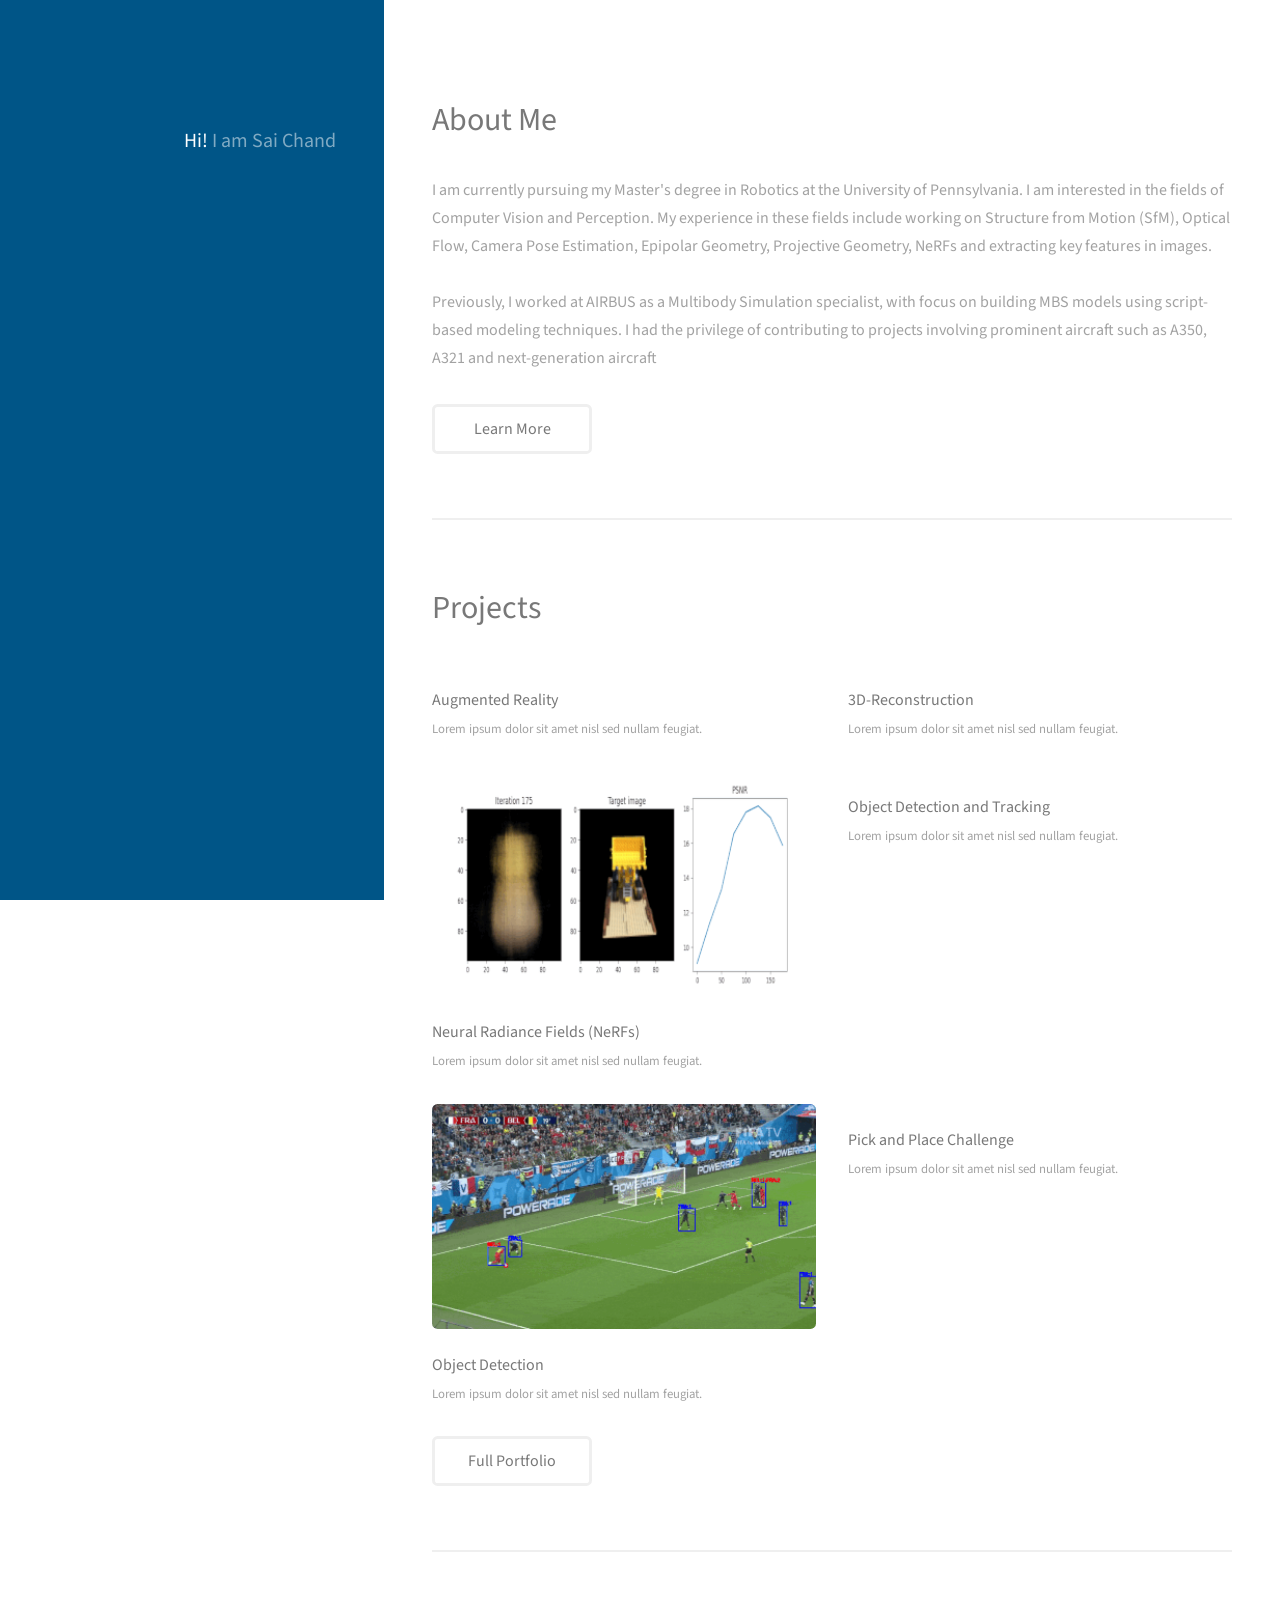
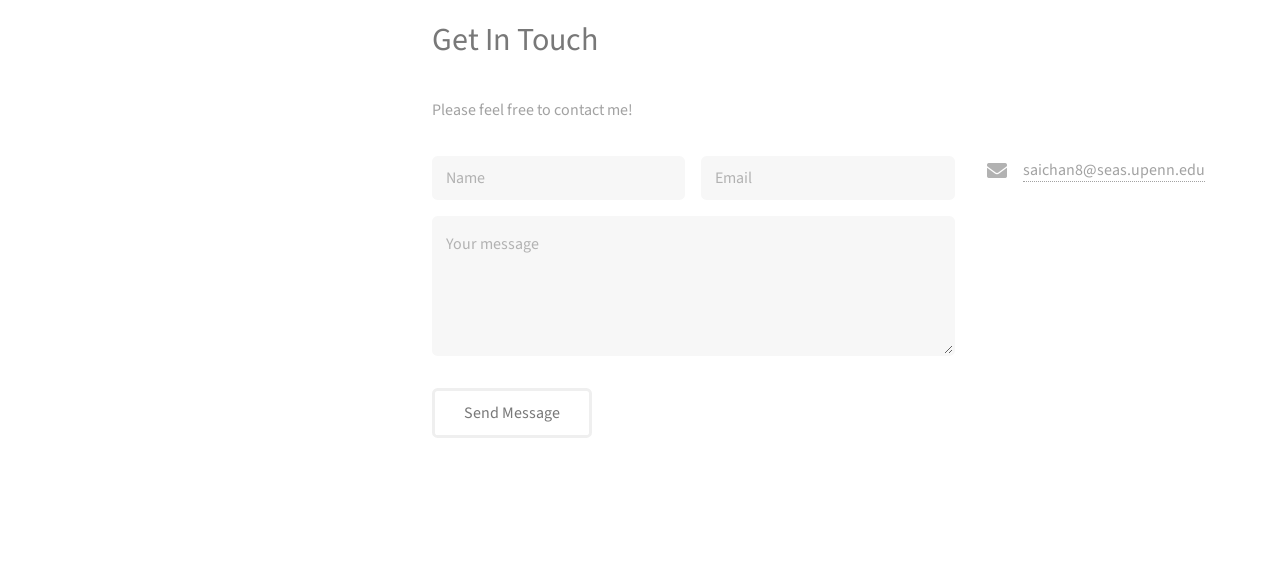
==== index.html @ ce16d3a4 "progress" ====
<!DOCTYPE HTML>
<!--
	Free for personal and commercial use under the CCA 3.0 license (html5up.net/license)
-->
<html>
	<head>
		<title>Sai Chand Gubbala</title>
		<meta charset="utf-8" />
		<meta name="viewport" content="width=device-width, initial-scale=1, user-scalable=no" />
		<link rel="stylesheet" href="assets/css/main.css" />
	</head>
	<body class="is-preload">

		<!-- Header -->
			<header id="header">
				<div class="inner">
					<a href="#" class="image avatar"><img src="images/avatar.jpg" alt="" /></a>
					<h1><strong>Hi!</strong><br />
					I am Sai Chand<br />
				</div>
			</header>

		<!-- Main -->
			<div id="main">

				<!-- One -->
					<section id="one">
						<header class="major">
							<h2>About Me</h2>
						</header>
						<p>I am currently pursuing my Master's degree in Robotics at the University of Pennsylvania. I am interested in the fields of Computer Vision and Perception. My experience in these fields include working on Structure from Motion (SfM), Optical Flow, Camera Pose Estimation, Epipolar Geometry, Projective Geometry, NeRFs and extracting key features in images.<br />
						   <br />
						   Previously, I worked at AIRBUS as a Multibody Simulation specialist, with focus on building MBS models using script-based modeling techniques. I had the privilege of contributing to projects involving prominent aircraft such as A350, A321 and next-generation aircraft</p>
						<ul class="actions">
							<li><a href="#" class="button">Learn More</a></li>
						</ul>
					</section>

				<!-- Two -->
					<section id="two">
						<header class="major">
							<h2>Projects</h2>	
						</header>
						<div class="row">
							<article class="col-6 col-12-xsmall work-item">
								<a href="images/fulls/AR_full.gif" class="image fit thumb"><img src="images/thumbs/AR_thumb.gif" alt="" /></a>
								<h3>Augmented Reality</h3>
								<p>Lorem ipsum dolor sit amet nisl sed nullam feugiat.</p>
							</article>
							<article class="col-6 col-12-xsmall work-item">
								<a href="images/fulls/3D_reconstruction_full.gif" class="image fit thumb"><img src="images/thumbs/3D_reconstruction_thumb.gif" alt="" /></a>
								<h3>3D-Reconstruction</h3>
								<p>Lorem ipsum dolor sit amet nisl sed nullam feugiat.</p>
							</article>
							<article class="col-6 col-12-xsmall work-item">
								<a href="images/fulls/nerf_full.gif" class="image fit thumb"><img src="images/thumbs/nerf_thumb.gif" alt="" /></a>
								<h3>Neural Radiance Fields (NeRFs)</h3>
								<p>Lorem ipsum dolor sit amet nisl sed nullam feugiat.</p>
							</article>
							<article class="col-6 col-12-xsmall work-item">
								<a href="images/fulls/detect_track_full.gif" class="image fit thumb"><img src="images/thumbs/detect_track_thumb.gif" alt="" /></a>
								<h3>Object Detection and Tracking</h3>
								<p>Lorem ipsum dolor sit amet nisl sed nullam feugiat.</p>
							</article>
							<article class="col-6 col-12-xsmall work-item">
								<a href="images/fulls/detections_full.gif" class="image fit thumb"><img src="images/thumbs/detections_thumb.gif" alt="" /></a>
								<h3>Object Detection</h3>
								<p>Lorem ipsum dolor sit amet nisl sed nullam feugiat.</p>
							</article>
							<article class="col-6 col-12-xsmall work-item">
								<a href="images/fulls/pick_and_place_full.gif" class="image fit thumb"><img src="images/thumbs/pick_and_place_thumb.gif" alt="" /></a>
								<h3>Pick and Place Challenge</h3>
								<p>Lorem ipsum dolor sit amet nisl sed nullam feugiat.</p>
							</article>
						</div>
						<ul class="actions">
							<li><a href="#" class="button">Full Portfolio</a></li>
						</ul>
					</section>

				<!-- Three -->
					<section id="three">
						<header class="major">
							<h2>Get In Touch</h2>	
						</header>
						<p>Please feel free to contact me!</p>
						<div class="row">
							<div class="col-8 col-12-small">
								<form method="post" action="#">
									<div class="row gtr-uniform gtr-50">
										<div class="col-6 col-12-xsmall"><input type="text" name="name" id="name" placeholder="Name" /></div>
										<div class="col-6 col-12-xsmall"><input type="email" name="email" id="email" placeholder="Email" /></div>
										<div class="col-12"><textarea name="message" id="message" placeholder="Your message" rows="4"></textarea></div>
									</div>
								</form>
								<ul class="actions">
									<li><input type="submit" value="Send Message" /></li>
								</ul>
							</div>
							<div class="col-4 col-12-small">
								<ul class="labeled-icons">
									<li>
										<h3 class="icon solid fa-envelope"><span class="label">Email</span></h3>
										<a href="mailto:saichan8@seas.upenn.edu">saichan8@seas.upenn.edu</a>
									</li>
								</ul>
							</div>
						</div>
					</section>

				<!-- Four -->
				<!--
					<section id="four">
						<h2>Elements</h2>

						<section>
							<h4>Text</h4>
							<p>This is <b>bold</b> and this is <strong>strong</strong>. This is <i>italic</i> and this is <em>emphasized</em>.
							This is <sup>superscript</sup> text and this is <sub>subscript</sub> text.
							This is <u>underlined</u> and this is code: <code>for (;;) { ... }</code>. Finally, <a href="#">this is a link</a>.</p>
							<hr />
							<header>
								<h4>Heading with a Subtitle</h4>
								<p>Lorem ipsum dolor sit amet nullam id egestas urna aliquam</p>
							</header>
							<p>Nunc lacinia ante nunc ac lobortis. Interdum adipiscing gravida odio porttitor sem non mi integer non faucibus ornare mi ut ante amet placerat aliquet. Volutpat eu sed ante lacinia sapien lorem accumsan varius montes viverra nibh in adipiscing blandit tempus accumsan.</p>
							<header>
								<h5>Heading with a Subtitle</h5>
								<p>Lorem ipsum dolor sit amet nullam id egestas urna aliquam</p>
							</header>
							<p>Nunc lacinia ante nunc ac lobortis. Interdum adipiscing gravida odio porttitor sem non mi integer non faucibus ornare mi ut ante amet placerat aliquet. Volutpat eu sed ante lacinia sapien lorem accumsan varius montes viverra nibh in adipiscing blandit tempus accumsan.</p>
							<hr />
							<h2>Heading Level 2</h2>
							<h3>Heading Level 3</h3>
							<h4>Heading Level 4</h4>
							<h5>Heading Level 5</h5>
							<h6>Heading Level 6</h6>
							<hr />
							<h5>Blockquote</h5>
							<blockquote>Fringilla nisl. Donec accumsan interdum nisi, quis tincidunt felis sagittis eget tempus euismod. Vestibulum ante ipsum primis in faucibus vestibulum. Blandit adipiscing eu felis iaculis volutpat ac adipiscing accumsan faucibus. Vestibulum ante ipsum primis in faucibus lorem ipsum dolor sit amet nullam adipiscing eu felis.</blockquote>
							<h5>Preformatted</h5>
							<pre><code>i = 0;

while (!deck.isInOrder()) {
print 'Iteration ' + i;
deck.shuffle();
i++;
}

print 'It took ' + i + ' iterations to sort the deck.';</code></pre>
						</section>

						<section>
							<h4>Lists</h4>
							<div class="row">
								<div class="col-6 col-12-xsmall">
									<h5>Unordered</h5>
									<ul>
										<li>Dolor pulvinar etiam magna etiam.</li>
										<li>Sagittis adipiscing lorem eleifend.</li>
										<li>Felis enim feugiat dolore viverra.</li>
									</ul>
									<h5>Alternate</h5>
									<ul class="alt">
										<li>Dolor pulvinar etiam magna etiam.</li>
										<li>Sagittis adipiscing lorem eleifend.</li>
										<li>Felis enim feugiat dolore viverra.</li>
									</ul>
								</div>
								<div class="col-6 col-12-xsmall">
									<h5>Ordered</h5>
									<ol>
										<li>Dolor pulvinar etiam magna etiam.</li>
										<li>Etiam vel felis at lorem sed viverra.</li>
										<li>Felis enim feugiat dolore viverra.</li>
										<li>Dolor pulvinar etiam magna etiam.</li>
										<li>Etiam vel felis at lorem sed viverra.</li>
										<li>Felis enim feugiat dolore viverra.</li>
									</ol>
									<h5>Icons</h5>
									<ul class="icons">
										<li><a href="#" class="icon brands fa-twitter"><span class="label">Twitter</span></a></li>
										<li><a href="#" class="icon brands fa-facebook-f"><span class="label">Facebook</span></a></li>
										<li><a href="#" class="icon brands fa-instagram"><span class="label">Instagram</span></a></li>
										<li><a href="#" class="icon brands fa-github"><span class="label">Github</span></a></li>
										<li><a href="#" class="icon brands fa-dribbble"><span class="label">Dribbble</span></a></li>
										<li><a href="#" class="icon brands fa-tumblr"><span class="label">Tumblr</span></a></li>
									</ul>
								</div>
							</div>
							<h5>Actions</h5>
							<ul class="actions">
								<li><a href="#" class="button primary">Default</a></li>
								<li><a href="#" class="button">Default</a></li>
							</ul>
							<ul class="actions small">
								<li><a href="#" class="button primary small">Small</a></li>
								<li><a href="#" class="button small">Small</a></li>
							</ul>
							<div class="row">
								<div class="col-6 col-12-small">
									<ul class="actions stacked">
										<li><a href="#" class="button primary">Default</a></li>
										<li><a href="#" class="button">Default</a></li>
									</ul>
								</div>
								<div class="col-6 col-12-small">
									<ul class="actions stacked">
										<li><a href="#" class="button primary small">Small</a></li>
										<li><a href="#" class="button small">Small</a></li>
									</ul>
								</div>
								<div class="col-6 col-12-small">
									<ul class="actions stacked">
										<li><a href="#" class="button primary fit">Default</a></li>
										<li><a href="#" class="button fit">Default</a></li>
									</ul>
								</div>
								<div class="col-6 col-12-small">
									<ul class="actions stacked">
										<li><a href="#" class="button primary small fit">Small</a></li>
										<li><a href="#" class="button small fit">Small</a></li>
									</ul>
								</div>
							</div>
						</section>

						<section>
							<h4>Table</h4>
							<h5>Default</h5>
							<div class="table-wrapper">
								<table>
									<thead>
										<tr>
											<th>Name</th>
											<th>Description</th>
											<th>Price</th>
										</tr>
									</thead>
									<tbody>
										<tr>
											<td>Item One</td>
											<td>Ante turpis integer aliquet porttitor.</td>
											<td>29.99</td>
										</tr>
										<tr>
											<td>Item Two</td>
											<td>Vis ac commodo adipiscing arcu aliquet.</td>
											<td>19.99</td>
										</tr>
										<tr>
											<td>Item Three</td>
											<td> Morbi faucibus arcu accumsan lorem.</td>
											<td>29.99</td>
										</tr>
										<tr>
											<td>Item Four</td>
											<td>Vitae integer tempus condimentum.</td>
											<td>19.99</td>
										</tr>
										<tr>
											<td>Item Five</td>
											<td>Ante turpis integer aliquet porttitor.</td>
											<td>29.99</td>
										</tr>
									</tbody>
									<tfoot>
										<tr>
											<td colspan="2"></td>
											<td>100.00</td>
										</tr>
									</tfoot>
								</table>
							</div>

							<h5>Alternate</h5>
							<div class="table-wrapper">
								<table class="alt">
									<thead>
										<tr>
											<th>Name</th>
											<th>Description</th>
											<th>Price</th>
										</tr>
									</thead>
									<tbody>
										<tr>
											<td>Item One</td>
											<td>Ante turpis integer aliquet porttitor.</td>
											<td>29.99</td>
										</tr>
										<tr>
											<td>Item Two</td>
											<td>Vis ac commodo adipiscing arcu aliquet.</td>
											<td>19.99</td>
										</tr>
										<tr>
											<td>Item Three</td>
											<td> Morbi faucibus arcu accumsan lorem.</td>
											<td>29.99</td>
										</tr>
										<tr>
											<td>Item Four</td>
											<td>Vitae integer tempus condimentum.</td>
											<td>19.99</td>
										</tr>
										<tr>
											<td>Item Five</td>
											<td>Ante turpis integer aliquet porttitor.</td>
											<td>29.99</td>
										</tr>
									</tbody>
									<tfoot>
										<tr>
											<td colspan="2"></td>
											<td>100.00</td>
										</tr>
									</tfoot>
								</table>
							</div>
						</section>

						<section>
							<h4>Buttons</h4>
							<ul class="actions">
								<li><a href="#" class="button primary">Primary</a></li>
								<li><a href="#" class="button">Default</a></li>
							</ul>
							<ul class="actions">
								<li><a href="#" class="button large">Large</a></li>
								<li><a href="#" class="button">Default</a></li>
								<li><a href="#" class="button small">Small</a></li>
							</ul>
							<ul class="actions fit">
								<li><a href="#" class="button primary fit">Fit</a></li>
								<li><a href="#" class="button fit">Fit</a></li>
							</ul>
							<ul class="actions fit small">
								<li><a href="#" class="button primary fit small">Fit + Small</a></li>
								<li><a href="#" class="button fit small">Fit + Small</a></li>
							</ul>
							<ul class="actions">
								<li><a href="#" class="button primary icon solid fa-download">Icon</a></li>
								<li><a href="#" class="button icon solid fa-download">Icon</a></li>
							</ul>
							<ul class="actions">
								<li><span class="button primary disabled">Primary</span></li>
								<li><span class="button disabled">Default</span></li>
							</ul>
						</section>

						<section>
							<h4>Form</h4>
							<form method="post" action="#">
								<div class="row gtr-uniform gtr-50">
									<div class="col-6 col-12-xsmall">
										<input type="text" name="demo-name" id="demo-name" value="" placeholder="Name" />
									</div>
									<div class="col-6 col-12-xsmall">
										<input type="email" name="demo-email" id="demo-email" value="" placeholder="Email" />
									</div>
									<div class="col-12">
										<select name="demo-category" id="demo-category">
											<option value="">- Category -</option>
											<option value="1">Manufacturing</option>
											<option value="1">Shipping</option>
											<option value="1">Administration</option>
											<option value="1">Human Resources</option>
										</select>
									</div>
									<div class="col-4 col-12-small">
										<input type="radio" id="demo-priority-low" name="demo-priority" checked>
										<label for="demo-priority-low">Low Priority</label>
									</div>
									<div class="col-4 col-12-small">
										<input type="radio" id="demo-priority-normal" name="demo-priority">
										<label for="demo-priority-normal">Normal Priority</label>
									</div>
									<div class="col-4 col-12-small">
										<input type="radio" id="demo-priority-high" name="demo-priority">
										<label for="demo-priority-high">High Priority</label>
									</div>
									<div class="col-6 col-12-small">
										<input type="checkbox" id="demo-copy" name="demo-copy">
										<label for="demo-copy">Email me a copy of this message</label>
									</div>
									<div class="col-6 col-12-small">
										<input type="checkbox" id="demo-human" name="demo-human" checked>
										<label for="demo-human">I am a human and not a robot</label>
									</div>
									<div class="col-12">
										<textarea name="demo-message" id="demo-message" placeholder="Enter your message" rows="6"></textarea>
									</div>
									<div class="col-12">
										<ul class="actions">
											<li><input type="submit" value="Send Message" class="primary" /></li>
											<li><input type="reset" value="Reset" /></li>
										</ul>
									</div>
								</div>
							</form>
						</section>

						<section>
							<h4>Image</h4>
							<h5>Fit</h5>
							<div class="box alt">
								<div class="row gtr-50 gtr-uniform">
									<div class="col-12"><span class="image fit"><img src="images/fulls/05.jpg" alt="" /></span></div>
									<div class="col-4"><span class="image fit"><img src="images/thumbs/01.jpg" alt="" /></span></div>
									<div class="col-4"><span class="image fit"><img src="images/thumbs/02.jpg" alt="" /></span></div>
									<div class="col-4"><span class="image fit"><img src="images/thumbs/03.jpg" alt="" /></span></div>
									<div class="col-4"><span class="image fit"><img src="images/thumbs/04.jpg" alt="" /></span></div>
									<div class="col-4"><span class="image fit"><img src="images/thumbs/05.jpg" alt="" /></span></div>
									<div class="col-4"><span class="image fit"><img src="images/thumbs/06.jpg" alt="" /></span></div>
									<div class="col-4"><span class="image fit"><img src="images/thumbs/03.jpg" alt="" /></span></div>
									<div class="col-4"><span class="image fit"><img src="images/thumbs/02.jpg" alt="" /></span></div>
									<div class="col-4"><span class="image fit"><img src="images/thumbs/01.jpg" alt="" /></span></div>
								</div>
							</div>
							<h5>Left &amp; Right</h5>
							<p><span class="image left"><img src="images/avatar.jpg" alt="" /></span>Fringilla nisl. Donec accumsan interdum nisi, quis tincidunt felis sagittis eget. tempus euismod. Vestibulum ante ipsum primis in faucibus vestibulum. Blandit adipiscing eu felis iaculis volutpat ac adipiscing accumsan eu faucibus. Integer ac pellentesque praesent tincidunt felis sagittis eget. tempus euismod. Vestibulum ante ipsum primis in faucibus vestibulum. Blandit adipiscing eu felis iaculis volutpat ac adipiscing accumsan eu faucibus. Integer ac pellentesque praesent. Donec accumsan interdum nisi, quis tincidunt felis sagittis eget. tempus euismod. Vestibulum ante ipsum primis in faucibus vestibulum. Blandit adipiscing eu felis iaculis volutpat ac adipiscing accumsan eu faucibus. Integer ac pellentesque praesent tincidunt felis sagittis eget. tempus euismod. Vestibulum ante ipsum primis in faucibus vestibulum. Blandit adipiscing eu felis iaculis volutpat ac adipiscing accumsan eu faucibus. Integer ac pellentesque praesent.</p>
							<p><span class="image right"><img src="images/avatar.jpg" alt="" /></span>Fringilla nisl. Donec accumsan interdum nisi, quis tincidunt felis sagittis eget. tempus euismod. Vestibulum ante ipsum primis in faucibus vestibulum. Blandit adipiscing eu felis iaculis volutpat ac adipiscing accumsan eu faucibus. Integer ac pellentesque praesent tincidunt felis sagittis eget. tempus euismod. Vestibulum ante ipsum primis in faucibus vestibulum. Blandit adipiscing eu felis iaculis volutpat ac adipiscing accumsan eu faucibus. Integer ac pellentesque praesent. Donec accumsan interdum nisi, quis tincidunt felis sagittis eget. tempus euismod. Vestibulum ante ipsum primis in faucibus vestibulum. Blandit adipiscing eu felis iaculis volutpat ac adipiscing accumsan eu faucibus. Integer ac pellentesque praesent tincidunt felis sagittis eget. tempus euismod. Vestibulum ante ipsum primis in faucibus vestibulum. Blandit adipiscing eu felis iaculis volutpat ac adipiscing accumsan eu faucibus. Integer ac pellentesque praesent.</p>
						</section>

					</section>
				-->

			</div>

		<!-- Footer -->
			<footer id="footer">
				<div class="inner">
					<ul class="icons">
						<li><a href="https://www.linkedin.com/in/sai-chand-g/" class="icon brands fa-linkedin"><span class="label">LinkedIn</span></a></li>
						<li><a href="https://github.com/saichand44" class="icon brands fa-github"><span class="label">Github</span></a></li>
						<li><a href="mailto:saichan8@seas.upenn.edu" class="icon solid fa-envelope"><span class="label">Email</span></a></li>
					</ul>
				</div>
			</footer>

		<!-- Scripts -->
			<script src="assets/js/jquery.min.js"></script>
			<script src="assets/js/jquery.poptrox.min.js"></script>
			<script src="assets/js/browser.min.js"></script>
			<script src="assets/js/breakpoints.min.js"></script>
			<script src="assets/js/util.js"></script>
			<script src="assets/js/main.js"></script>

	</body>
</html>
---- assets/css/main.css ----
@import url("fontawesome-all.min.css");
@import url("https://fonts.googleapis.com/css?family=Source+Sans+Pro:400,400italic");

/*
	Strata by HTML5 UP
	html5up.net | @ajlkn
	Free for personal and commercial use under the CCA 3.0 license (html5up.net/license)
*/

html, body, div, span, applet, object,
iframe, h1, h2, h3, h4, h5, h6, p, blockquote,
pre, a, abbr, acronym, address, big, cite,
code, del, dfn, em, img, ins, kbd, q, s, samp,
small, strike, strong, sub, sup, tt, var, b,
u, i, center, dl, dt, dd, ol, ul, li, fieldset,
form, label, legend, table, caption, tbody,
tfoot, thead, tr, th, td, article, aside,
canvas, details, embed, figure, figcaption,
footer, header, hgroup, menu, nav, output, ruby,
section, summary, time, mark, audio, video {
	margin: 0;
	padding: 0;
	border: 0;
	font-size: 100%;
	font: inherit;
	vertical-align: baseline;}

article, aside, details, figcaption, figure,
footer, header, hgroup, menu, nav, section {
	display: block;}

body {
	line-height: 1;
}

ol, ul {
	list-style: none;
}

blockquote, q {
	quotes: none;
}

	blockquote:before, blockquote:after, q:before, q:after {
		content: '';
		content: none;
	}

table {
	border-collapse: collapse;
	border-spacing: 0;
}

body {
	-webkit-text-size-adjust: none;
}

mark {
	background-color: transparent;
	color: inherit;
}

input::-moz-focus-inner {
	border: 0;
	padding: 0;
}

input, select, textarea {
	-moz-appearance: none;
	-webkit-appearance: none;
	-ms-appearance: none;
	appearance: none;
}

/* Basic */

	html {
		box-sizing: border-box;
	}

	*, *:before, *:after {
		box-sizing: inherit;
	}

	body {
		background: #fff;
	}

		body.is-preload *, body.is-preload *:before, body.is-preload *:after {
			-moz-animation: none !important;
			-webkit-animation: none !important;
			-ms-animation: none !important;
			animation: none !important;
			-moz-transition: none !important;
			-webkit-transition: none !important;
			-ms-transition: none !important;
			transition: none !important;
		}

	body, input, select, textarea {
		color: #a2a2a2;
		font-family: "Source Sans Pro", Helvetica, sans-serif;
		font-size: 16pt;
		font-weight: 400;
		line-height: 1.75em;
	}

	a {
		-moz-transition: color 0.2s ease-in-out, border-color 0.2s ease-in-out;
		-webkit-transition: color 0.2s ease-in-out, border-color 0.2s ease-in-out;
		-ms-transition: color 0.2s ease-in-out, border-color 0.2s ease-in-out;
		transition: color 0.2s ease-in-out, border-color 0.2s ease-in-out;
		border-bottom: dotted 1px;
		color: #49bf9d;
		text-decoration: none;
	}

		a:hover {
			border-bottom-color: transparent;
			/*color: #49bf9d !important;*/
			color: #b7c9d3 !important;
			text-decoration: none;
		}

	strong, b {
		color: #787878;
		font-weight: 400;
	}

	em, i {
		font-style: italic;
	}

	p {
		margin: 0 0 2em 0;
	}

	h1, h2, h3, h4, h5, h6 {
		color: #787878;
		font-weight: 400;
		line-height: 1em;
		margin: 0 0 1em 0;
	}

		h1 a, h2 a, h3 a, h4 a, h5 a, h6 a {
			color: inherit;
			text-decoration: none;
		}

	h1 {
		font-size: 2em;
		line-height: 1.5em;
	}

	h2 {
		font-size: 1.5em;
		line-height: 1.5em;
	}

	h3 {
		font-size: 1.25em;
		line-height: 1.5em;
	}

	h4 {
		font-size: 1.1em;
		line-height: 1.5em;
	}

	h5 {
		font-size: 0.9em;
		line-height: 1.5em;
	}

	h6 {
		font-size: 0.7em;
		line-height: 1.5em;
	}

	sub {
		font-size: 0.8em;
		position: relative;
		top: 0.5em;
	}

	sup {
		font-size: 0.8em;
		position: relative;
		top: -0.5em;
	}

	hr {
		border: 0;
		border-bottom: solid 2px #efefef;
		margin: 2em 0;
	}

		hr.major {
			margin: 3em 0;
		}

	blockquote {
		border-left: solid 6px #efefef;
		font-style: italic;
		margin: 0 0 2em 0;
		padding: 0.5em 0 0.5em 1.5em;
	}

	code {
		background: #f7f7f7;
		border-radius: 0.35em;
		border: solid 2px #efefef;
		font-family: "Courier New", monospace;
		font-size: 0.9em;
		margin: 0 0.25em;
		padding: 0.25em 0.65em;
	}

	pre {
		-webkit-overflow-scrolling: touch;
		font-family: "Courier New", monospace;
		font-size: 0.9em;
		margin: 0 0 2em 0;
	}

		pre code {
			display: block;
			line-height: 1.75em;
			padding: 1em 1.5em;
			overflow-x: auto;
		}

	.align-left {
		text-align: left;
	}

	.align-center {
		text-align: center;
	}

	.align-right {
		text-align: right;
	}

/* Container */

	.container {
		margin: 0 auto;
		max-width: calc(100% - 4em);
		width: 100%;
	}

		.container.xsmall {
			width: 25%;
		}

		.container.small {
			width: 50%;
		}

		.container.medium {
			width: 75%;
		}

		.container.large {
			width: 125%;
		}

		.container.xlarge {
			width: 150%;
		}

		.container.max {
			width: 100%;
		}

		@media screen and (max-width: 980px) {

			.container {
				width: 100% !important;
				max-width: 100% !important;
			}

		}

		@media screen and (max-width: 480px) {

			.container {
				max-width: calc(100% - 3em);
			}

		}

/* Row */

	.row {
		display: flex;
		flex-wrap: wrap;
		box-sizing: border-box;
		align-items: stretch;
	}

		.row > * {
			box-sizing: border-box;
		}

		.row.gtr-uniform > * > :last-child {
			margin-bottom: 0;
		}

		.row.aln-left {
			justify-content: flex-start;
		}

		.row.aln-center {
			justify-content: center;
		}

		.row.aln-right {
			justify-content: flex-end;
		}

		.row.aln-top {
			align-items: flex-start;
		}

		.row.aln-middle {
			align-items: center;
		}

		.row.aln-bottom {
			align-items: flex-end;
		}

		.row > .imp {
			order: -1;
		}

		.row > .col-1 {
			width: 8.33333%;
		}

		.row > .off-1 {
			margin-left: 8.33333%;
		}

		.row > .col-2 {
			width: 16.66667%;
		}

		.row > .off-2 {
			margin-left: 16.66667%;
		}

		.row > .col-3 {
			width: 25%;
		}

		.row > .off-3 {
			margin-left: 25%;
		}

		.row > .col-4 {
			width: 33.33333%;
		}

		.row > .off-4 {
			margin-left: 33.33333%;
		}

		.row > .col-5 {
			width: 41.66667%;
		}

		.row > .off-5 {
			margin-left: 41.66667%;
		}

		.row > .col-6 {
			width: 50%;
		}

		.row > .off-6 {
			margin-left: 50%;
		}

		.row > .col-7 {
			width: 58.33333%;
		}

		.row > .off-7 {
			margin-left: 58.33333%;
		}

		.row > .col-8 {
			width: 66.66667%;
		}

		.row > .off-8 {
			margin-left: 66.66667%;
		}

		.row > .col-9 {
			width: 75%;
		}

		.row > .off-9 {
			margin-left: 75%;
		}

		.row > .col-10 {
			width: 83.33333%;
		}

		.row > .off-10 {
			margin-left: 83.33333%;
		}

		.row > .col-11 {
			width: 91.66667%;
		}

		.row > .off-11 {
			margin-left: 91.66667%;
		}

		.row > .col-12 {
			width: 100%;
		}

		.row > .off-12 {
			margin-left: 100%;
		}

		.row.gtr-0 {
			margin-top: 0;
			margin-left: 0em;
		}

			.row.gtr-0 > * {
				padding: 0 0 0 0em;
			}

			.row.gtr-0.gtr-uniform {
				margin-top: 0em;
			}

				.row.gtr-0.gtr-uniform > * {
					padding-top: 0em;
				}

		.row.gtr-25 {
			margin-top: 0;
			margin-left: -0.625em;
		}

			.row.gtr-25 > * {
				padding: 0 0 0 0.625em;
			}

			.row.gtr-25.gtr-uniform {
				margin-top: -0.625em;
			}

				.row.gtr-25.gtr-uniform > * {
					padding-top: 0.625em;
				}

		.row.gtr-50 {
			margin-top: 0;
			margin-left: -1.25em;
		}

			.row.gtr-50 > * {
				padding: 0 0 0 1.25em;
			}

			.row.gtr-50.gtr-uniform {
				margin-top: -1.25em;
			}

				.row.gtr-50.gtr-uniform > * {
					padding-top: 1.25em;
				}

		.row {
			margin-top: 0;
			margin-left: -2.5em;
		}

			.row > * {
				padding: 0 0 0 2.5em;
			}

			.row.gtr-uniform {
				margin-top: -2.5em;
			}

				.row.gtr-uniform > * {
					padding-top: 2.5em;
				}

		.row.gtr-150 {
			margin-top: 0;
			margin-left: -3.75em;
		}

			.row.gtr-150 > * {
				padding: 0 0 0 3.75em;
			}

			.row.gtr-150.gtr-uniform {
				margin-top: -3.75em;
			}

				.row.gtr-150.gtr-uniform > * {
					padding-top: 3.75em;
				}

		.row.gtr-200 {
			margin-top: 0;
			margin-left: -5em;
		}

			.row.gtr-200 > * {
				padding: 0 0 0 5em;
			}

			.row.gtr-200.gtr-uniform {
				margin-top: -5em;
			}

				.row.gtr-200.gtr-uniform > * {
					padding-top: 5em;
				}

		@media screen and (max-width: 1800px) {

			.row {
				display: flex;
				flex-wrap: wrap;
				box-sizing: border-box;
				align-items: stretch;
			}

				.row > * {
					box-sizing: border-box;
				}

				.row.gtr-uniform > * > :last-child {
					margin-bottom: 0;
				}

				.row.aln-left {
					justify-content: flex-start;
				}

				.row.aln-center {
					justify-content: center;
				}

				.row.aln-right {
					justify-content: flex-end;
				}

				.row.aln-top {
					align-items: flex-start;
				}

				.row.aln-middle {
					align-items: center;
				}

				.row.aln-bottom {
					align-items: flex-end;
				}

				.row > .imp-xlarge {
					order: -1;
				}

				.row > .col-1-xlarge {
					width: 8.33333%;
				}

				.row > .off-1-xlarge {
					margin-left: 8.33333%;
				}

				.row > .col-2-xlarge {
					width: 16.66667%;
				}

				.row > .off-2-xlarge {
					margin-left: 16.66667%;
				}

				.row > .col-3-xlarge {
					width: 25%;
				}

				.row > .off-3-xlarge {
					margin-left: 25%;
				}

				.row > .col-4-xlarge {
					width: 33.33333%;
				}

				.row > .off-4-xlarge {
					margin-left: 33.33333%;
				}

				.row > .col-5-xlarge {
					width: 41.66667%;
				}

				.row > .off-5-xlarge {
					margin-left: 41.66667%;
				}

				.row > .col-6-xlarge {
					width: 50%;
				}

				.row > .off-6-xlarge {
					margin-left: 50%;
				}

				.row > .col-7-xlarge {
					width: 58.33333%;
				}

				.row > .off-7-xlarge {
					margin-left: 58.33333%;
				}

				.row > .col-8-xlarge {
					width: 66.66667%;
				}

				.row > .off-8-xlarge {
					margin-left: 66.66667%;
				}

				.row > .col-9-xlarge {
					width: 75%;
				}

				.row > .off-9-xlarge {
					margin-left: 75%;
				}

				.row > .col-10-xlarge {
					width: 83.33333%;
				}

				.row > .off-10-xlarge {
					margin-left: 83.33333%;
				}

				.row > .col-11-xlarge {
					width: 91.66667%;
				}

				.row > .off-11-xlarge {
					margin-left: 91.66667%;
				}

				.row > .col-12-xlarge {
					width: 100%;
				}

				.row > .off-12-xlarge {
					margin-left: 100%;
				}

				.row.gtr-0 {
					margin-top: 0;
					margin-left: 0em;
				}

					.row.gtr-0 > * {
						padding: 0 0 0 0em;
					}

					.row.gtr-0.gtr-uniform {
						margin-top: 0em;
					}

						.row.gtr-0.gtr-uniform > * {
							padding-top: 0em;
						}

				.row.gtr-25 {
					margin-top: 0;
					margin-left: -0.625em;
				}

					.row.gtr-25 > * {
						padding: 0 0 0 0.625em;
					}

					.row.gtr-25.gtr-uniform {
						margin-top: -0.625em;
					}

						.row.gtr-25.gtr-uniform > * {
							padding-top: 0.625em;
						}

				.row.gtr-50 {
					margin-top: 0;
					margin-left: -1.25em;
				}

					.row.gtr-50 > * {
						padding: 0 0 0 1.25em;
					}

					.row.gtr-50.gtr-uniform {
						margin-top: -1.25em;
					}

						.row.gtr-50.gtr-uniform > * {
							padding-top: 1.25em;
						}

				.row {
					margin-top: 0;
					margin-left: -2.5em;
				}

					.row > * {
						padding: 0 0 0 2.5em;
					}

					.row.gtr-uniform {
						margin-top: -2.5em;
					}

						.row.gtr-uniform > * {
							padding-top: 2.5em;
						}

				.row.gtr-150 {
					margin-top: 0;
					margin-left: -3.75em;
				}

					.row.gtr-150 > * {
						padding: 0 0 0 3.75em;
					}

					.row.gtr-150.gtr-uniform {
						margin-top: -3.75em;
					}

						.row.gtr-150.gtr-uniform > * {
							padding-top: 3.75em;
						}

				.row.gtr-200 {
					margin-top: 0;
					margin-left: -5em;
				}

					.row.gtr-200 > * {
						padding: 0 0 0 5em;
					}

					.row.gtr-200.gtr-uniform {
						margin-top: -5em;
					}

						.row.gtr-200.gtr-uniform > * {
							padding-top: 5em;
						}

		}

		@media screen and (max-width: 1280px) {

			.row {
				display: flex;
				flex-wrap: wrap;
				box-sizing: border-box;
				align-items: stretch;
			}

				.row > * {
					box-sizing: border-box;
				}

				.row.gtr-uniform > * > :last-child {
					margin-bottom: 0;
				}

				.row.aln-left {
					justify-content: flex-start;
				}

				.row.aln-center {
					justify-content: center;
				}

				.row.aln-right {
					justify-content: flex-end;
				}

				.row.aln-top {
					align-items: flex-start;
				}

				.row.aln-middle {
					align-items: center;
				}

				.row.aln-bottom {
					align-items: flex-end;
				}

				.row > .imp-large {
					order: -1;
				}

				.row > .col-1-large {
					width: 8.33333%;
				}

				.row > .off-1-large {
					margin-left: 8.33333%;
				}

				.row > .col-2-large {
					width: 16.66667%;
				}

				.row > .off-2-large {
					margin-left: 16.66667%;
				}

				.row > .col-3-large {
					width: 25%;
				}

				.row > .off-3-large {
					margin-left: 25%;
				}

				.row > .col-4-large {
					width: 33.33333%;
				}

				.row > .off-4-large {
					margin-left: 33.33333%;
				}

				.row > .col-5-large {
					width: 41.66667%;
				}

				.row > .off-5-large {
					margin-left: 41.66667%;
				}

				.row > .col-6-large {
					width: 50%;
				}

				.row > .off-6-large {
					margin-left: 50%;
				}

				.row > .col-7-large {
					width: 58.33333%;
				}

				.row > .off-7-large {
					margin-left: 58.33333%;
				}

				.row > .col-8-large {
					width: 66.66667%;
				}

				.row > .off-8-large {
					margin-left: 66.66667%;
				}

				.row > .col-9-large {
					width: 75%;
				}

				.row > .off-9-large {
					margin-left: 75%;
				}

				.row > .col-10-large {
					width: 83.33333%;
				}

				.row > .off-10-large {
					margin-left: 83.33333%;
				}

				.row > .col-11-large {
					width: 91.66667%;
				}

				.row > .off-11-large {
					margin-left: 91.66667%;
				}

				.row > .col-12-large {
					width: 100%;
				}

				.row > .off-12-large {
					margin-left: 100%;
				}

				.row.gtr-0 {
					margin-top: 0;
					margin-left: 0em;
				}

					.row.gtr-0 > * {
						padding: 0 0 0 0em;
					}

					.row.gtr-0.gtr-uniform {
						margin-top: 0em;
					}

						.row.gtr-0.gtr-uniform > * {
							padding-top: 0em;
						}

				.row.gtr-25 {
					margin-top: 0;
					margin-left: -0.5em;
				}

					.row.gtr-25 > * {
						padding: 0 0 0 0.5em;
					}

					.row.gtr-25.gtr-uniform {
						margin-top: -0.5em;
					}

						.row.gtr-25.gtr-uniform > * {
							padding-top: 0.5em;
						}

				.row.gtr-50 {
					margin-top: 0;
					margin-left: -1em;
				}

					.row.gtr-50 > * {
						padding: 0 0 0 1em;
					}

					.row.gtr-50.gtr-uniform {
						margin-top: -1em;
					}

						.row.gtr-50.gtr-uniform > * {
							padding-top: 1em;
						}

				.row {
					margin-top: 0;
					margin-left: -2em;
				}

					.row > * {
						padding: 0 0 0 2em;
					}

					.row.gtr-uniform {
						margin-top: -2em;
					}

						.row.gtr-uniform > * {
							padding-top: 2em;
						}

				.row.gtr-150 {
					margin-top: 0;
					margin-left: -3em;
				}

					.row.gtr-150 > * {
						padding: 0 0 0 3em;
					}

					.row.gtr-150.gtr-uniform {
						margin-top: -3em;
					}

						.row.gtr-150.gtr-uniform > * {
							padding-top: 3em;
						}

				.row.gtr-200 {
					margin-top: 0;
					margin-left: -4em;
				}

					.row.gtr-200 > * {
						padding: 0 0 0 4em;
					}

					.row.gtr-200.gtr-uniform {
						margin-top: -4em;
					}

						.row.gtr-200.gtr-uniform > * {
							padding-top: 4em;
						}

		}

		@media screen and (max-width: 980px) {

			.row {
				display: flex;
				flex-wrap: wrap;
				box-sizing: border-box;
				align-items: stretch;
			}

				.row > * {
					box-sizing: border-box;
				}

				.row.gtr-uniform > * > :last-child {
					margin-bottom: 0;
				}

				.row.aln-left {
					justify-content: flex-start;
				}

				.row.aln-center {
					justify-content: center;
				}

				.row.aln-right {
					justify-content: flex-end;
				}

				.row.aln-top {
					align-items: flex-start;
				}

				.row.aln-middle {
					align-items: center;
				}

				.row.aln-bottom {
					align-items: flex-end;
				}

				.row > .imp-medium {
					order: -1;
				}

				.row > .col-1-medium {
					width: 8.33333%;
				}

				.row > .off-1-medium {
					margin-left: 8.33333%;
				}

				.row > .col-2-medium {
					width: 16.66667%;
				}

				.row > .off-2-medium {
					margin-left: 16.66667%;
				}

				.row > .col-3-medium {
					width: 25%;
				}

				.row > .off-3-medium {
					margin-left: 25%;
				}

				.row > .col-4-medium {
					width: 33.33333%;
				}

				.row > .off-4-medium {
					margin-left: 33.33333%;
				}

				.row > .col-5-medium {
					width: 41.66667%;
				}

				.row > .off-5-medium {
					margin-left: 41.66667%;
				}

				.row > .col-6-medium {
					width: 50%;
				}

				.row > .off-6-medium {
					margin-left: 50%;
				}

				.row > .col-7-medium {
					width: 58.33333%;
				}

				.row > .off-7-medium {
					margin-left: 58.33333%;
				}

				.row > .col-8-medium {
					width: 66.66667%;
				}

				.row > .off-8-medium {
					margin-left: 66.66667%;
				}

				.row > .col-9-medium {
					width: 75%;
				}

				.row > .off-9-medium {
					margin-left: 75%;
				}

				.row > .col-10-medium {
					width: 83.33333%;
				}

				.row > .off-10-medium {
					margin-left: 83.33333%;
				}

				.row > .col-11-medium {
					width: 91.66667%;
				}

				.row > .off-11-medium {
					margin-left: 91.66667%;
				}

				.row > .col-12-medium {
					width: 100%;
				}

				.row > .off-12-medium {
					margin-left: 100%;
				}

				.row.gtr-0 {
					margin-top: 0;
					margin-left: 0em;
				}

					.row.gtr-0 > * {
						padding: 0 0 0 0em;
					}

					.row.gtr-0.gtr-uniform {
						margin-top: 0em;
					}

						.row.gtr-0.gtr-uniform > * {
							padding-top: 0em;
						}

				.row.gtr-25 {
					margin-top: 0;
					margin-left: -0.5em;
				}

					.row.gtr-25 > * {
						padding: 0 0 0 0.5em;
					}

					.row.gtr-25.gtr-uniform {
						margin-top: -0.5em;
					}

						.row.gtr-25.gtr-uniform > * {
							padding-top: 0.5em;
						}

				.row.gtr-50 {
					margin-top: 0;
					margin-left: -1em;
				}

					.row.gtr-50 > * {
						padding: 0 0 0 1em;
					}

					.row.gtr-50.gtr-uniform {
						margin-top: -1em;
					}

						.row.gtr-50.gtr-uniform > * {
							padding-top: 1em;
						}

				.row {
					margin-top: 0;
					margin-left: -2em;
				}

					.row > * {
						padding: 0 0 0 2em;
					}

					.row.gtr-uniform {
						margin-top: -2em;
					}

						.row.gtr-uniform > * {
							padding-top: 2em;
						}

				.row.gtr-150 {
					margin-top: 0;
					margin-left: -3em;
				}

					.row.gtr-150 > * {
						padding: 0 0 0 3em;
					}

					.row.gtr-150.gtr-uniform {
						margin-top: -3em;
					}

						.row.gtr-150.gtr-uniform > * {
							padding-top: 3em;
						}

				.row.gtr-200 {
					margin-top: 0;
					margin-left: -4em;
				}

					.row.gtr-200 > * {
						padding: 0 0 0 4em;
					}

					.row.gtr-200.gtr-uniform {
						margin-top: -4em;
					}

						.row.gtr-200.gtr-uniform > * {
							padding-top: 4em;
						}

		}

		@media screen and (max-width: 736px) {

			.row {
				display: flex;
				flex-wrap: wrap;
				box-sizing: border-box;
				align-items: stretch;
			}

				.row > * {
					box-sizing: border-box;
				}

				.row.gtr-uniform > * > :last-child {
					margin-bottom: 0;
				}

				.row.aln-left {
					justify-content: flex-start;
				}

				.row.aln-center {
					justify-content: center;
				}

				.row.aln-right {
					justify-content: flex-end;
				}

				.row.aln-top {
					align-items: flex-start;
				}

				.row.aln-middle {
					align-items: center;
				}

				.row.aln-bottom {
					align-items: flex-end;
				}

				.row > .imp-small {
					order: -1;
				}

				.row > .col-1-small {
					width: 8.33333%;
				}

				.row > .off-1-small {
					margin-left: 8.33333%;
				}

				.row > .col-2-small {
					width: 16.66667%;
				}

				.row > .off-2-small {
					margin-left: 16.66667%;
				}

				.row > .col-3-small {
					width: 25%;
				}

				.row > .off-3-small {
					margin-left: 25%;
				}

				.row > .col-4-small {
					width: 33.33333%;
				}

				.row > .off-4-small {
					margin-left: 33.33333%;
				}

				.row > .col-5-small {
					width: 41.66667%;
				}

				.row > .off-5-small {
					margin-left: 41.66667%;
				}

				.row > .col-6-small {
					width: 50%;
				}

				.row > .off-6-small {
					margin-left: 50%;
				}

				.row > .col-7-small {
					width: 58.33333%;
				}

				.row > .off-7-small {
					margin-left: 58.33333%;
				}

				.row > .col-8-small {
					width: 66.66667%;
				}

				.row > .off-8-small {
					margin-left: 66.66667%;
				}

				.row > .col-9-small {
					width: 75%;
				}

				.row > .off-9-small {
					margin-left: 75%;
				}

				.row > .col-10-small {
					width: 83.33333%;
				}

				.row > .off-10-small {
					margin-left: 83.33333%;
				}

				.row > .col-11-small {
					width: 91.66667%;
				}

				.row > .off-11-small {
					margin-left: 91.66667%;
				}

				.row > .col-12-small {
					width: 100%;
				}

				.row > .off-12-small {
					margin-left: 100%;
				}

				.row.gtr-0 {
					margin-top: 0;
					margin-left: 0em;
				}

					.row.gtr-0 > * {
						padding: 0 0 0 0em;
					}

					.row.gtr-0.gtr-uniform {
						margin-top: 0em;
					}

						.row.gtr-0.gtr-uniform > * {
							padding-top: 0em;
						}

				.row.gtr-25 {
					margin-top: 0;
					margin-left: -0.375em;
				}

					.row.gtr-25 > * {
						padding: 0 0 0 0.375em;
					}

					.row.gtr-25.gtr-uniform {
						margin-top: -0.375em;
					}

						.row.gtr-25.gtr-uniform > * {
							padding-top: 0.375em;
						}

				.row.gtr-50 {
					margin-top: 0;
					margin-left: -0.75em;
				}

					.row.gtr-50 > * {
						padding: 0 0 0 0.75em;
					}

					.row.gtr-50.gtr-uniform {
						margin-top: -0.75em;
					}

						.row.gtr-50.gtr-uniform > * {
							padding-top: 0.75em;
						}

				.row {
					margin-top: 0;
					margin-left: -1.5em;
				}

					.row > * {
						padding: 0 0 0 1.5em;
					}

					.row.gtr-uniform {
						margin-top: -1.5em;
					}

						.row.gtr-uniform > * {
							padding-top: 1.5em;
						}

				.row.gtr-150 {
					margin-top: 0;
					margin-left: -2.25em;
				}

					.row.gtr-150 > * {
						padding: 0 0 0 2.25em;
					}

					.row.gtr-150.gtr-uniform {
						margin-top: -2.25em;
					}

						.row.gtr-150.gtr-uniform > * {
							padding-top: 2.25em;
						}

				.row.gtr-200 {
					margin-top: 0;
					margin-left: -3em;
				}

					.row.gtr-200 > * {
						padding: 0 0 0 3em;
					}

					.row.gtr-200.gtr-uniform {
						margin-top: -3em;
					}

						.row.gtr-200.gtr-uniform > * {
							padding-top: 3em;
						}

		}

		@media screen and (max-width: 480px) {

			.row {
				display: flex;
				flex-wrap: wrap;
				box-sizing: border-box;
				align-items: stretch;
			}

				.row > * {
					box-sizing: border-box;
				}

				.row.gtr-uniform > * > :last-child {
					margin-bottom: 0;
				}

				.row.aln-left {
					justify-content: flex-start;
				}

				.row.aln-center {
					justify-content: center;
				}

				.row.aln-right {
					justify-content: flex-end;
				}

				.row.aln-top {
					align-items: flex-start;
				}

				.row.aln-middle {
					align-items: center;
				}

				.row.aln-bottom {
					align-items: flex-end;
				}

				.row > .imp-xsmall {
					order: -1;
				}

				.row > .col-1-xsmall {
					width: 8.33333%;
				}

				.row > .off-1-xsmall {
					margin-left: 8.33333%;
				}

				.row > .col-2-xsmall {
					width: 16.66667%;
				}

				.row > .off-2-xsmall {
					margin-left: 16.66667%;
				}

				.row > .col-3-xsmall {
					width: 25%;
				}

				.row > .off-3-xsmall {
					margin-left: 25%;
				}

				.row > .col-4-xsmall {
					width: 33.33333%;
				}

				.row > .off-4-xsmall {
					margin-left: 33.33333%;
				}

				.row > .col-5-xsmall {
					width: 41.66667%;
				}

				.row > .off-5-xsmall {
					margin-left: 41.66667%;
				}

				.row > .col-6-xsmall {
					width: 50%;
				}

				.row > .off-6-xsmall {
					margin-left: 50%;
				}

				.row > .col-7-xsmall {
					width: 58.33333%;
				}

				.row > .off-7-xsmall {
					margin-left: 58.33333%;
				}

				.row > .col-8-xsmall {
					width: 66.66667%;
				}

				.row > .off-8-xsmall {
					margin-left: 66.66667%;
				}

				.row > .col-9-xsmall {
					width: 75%;
				}

				.row > .off-9-xsmall {
					margin-left: 75%;
				}

				.row > .col-10-xsmall {
					width: 83.33333%;
				}

				.row > .off-10-xsmall {
					margin-left: 83.33333%;
				}

				.row > .col-11-xsmall {
					width: 91.66667%;
				}

				.row > .off-11-xsmall {
					margin-left: 91.66667%;
				}

				.row > .col-12-xsmall {
					width: 100%;
				}

				.row > .off-12-xsmall {
					margin-left: 100%;
				}

				.row.gtr-0 {
					margin-top: 0;
					margin-left: 0em;
				}

					.row.gtr-0 > * {
						padding: 0 0 0 0em;
					}

					.row.gtr-0.gtr-uniform {
						margin-top: 0em;
					}

						.row.gtr-0.gtr-uniform > * {
							padding-top: 0em;
						}

				.row.gtr-25 {
					margin-top: 0;
					margin-left: -0.375em;
				}

					.row.gtr-25 > * {
						padding: 0 0 0 0.375em;
					}

					.row.gtr-25.gtr-uniform {
						margin-top: -0.375em;
					}

						.row.gtr-25.gtr-uniform > * {
							padding-top: 0.375em;
						}

				.row.gtr-50 {
					margin-top: 0;
					margin-left: -0.75em;
				}

					.row.gtr-50 > * {
						padding: 0 0 0 0.75em;
					}

					.row.gtr-50.gtr-uniform {
						margin-top: -0.75em;
					}

						.row.gtr-50.gtr-uniform > * {
							padding-top: 0.75em;
						}

				.row {
					margin-top: 0;
					margin-left: -1.5em;
				}

					.row > * {
						padding: 0 0 0 1.5em;
					}

					.row.gtr-uniform {
						margin-top: -1.5em;
					}

						.row.gtr-uniform > * {
							padding-top: 1.5em;
						}

				.row.gtr-150 {
					margin-top: 0;
					margin-left: -2.25em;
				}

					.row.gtr-150 > * {
						padding: 0 0 0 2.25em;
					}

					.row.gtr-150.gtr-uniform {
						margin-top: -2.25em;
					}

						.row.gtr-150.gtr-uniform > * {
							padding-top: 2.25em;
						}

				.row.gtr-200 {
					margin-top: 0;
					margin-left: -3em;
				}

					.row.gtr-200 > * {
						padding: 0 0 0 3em;
					}

					.row.gtr-200.gtr-uniform {
						margin-top: -3em;
					}

						.row.gtr-200.gtr-uniform > * {
							padding-top: 3em;
						}

		}

/* Section/Article */

	section.special, article.special {
		text-align: center;
	}

	header p {
		color: #b2b2b2;
		position: relative;
		margin: 0 0 1.5em 0;
	}

	header h2 + p {
		font-size: 1.25em;
		margin-top: -1em;
		line-height: 1.5em;
	}

	header h3 + p {
		font-size: 1.1em;
		margin-top: -0.8em;
		line-height: 1.5em;
	}

	header h4 + p,
	header h5 + p,
	header h6 + p {
		font-size: 0.9em;
		margin-top: -0.6em;
		line-height: 1.5em;
	}

	header.major h2 {
		font-size: 2em;
	}

/* Form */

	form {
		margin: 0 0 2em 0;
	}

	label {
		color: #787878;
		display: block;
		font-size: 0.9em;
		font-weight: 400;
		margin: 0 0 1em 0;
	}

	input[type="text"],
	input[type="password"],
	input[type="email"],
	select,
	textarea {
		-moz-appearance: none;
		-webkit-appearance: none;
		-ms-appearance: none;
		appearance: none;
		background: #f7f7f7;
		border-radius: 0.35em;
		border: solid 2px transparent;
		color: inherit;
		display: block;
		outline: 0;
		padding: 0 0.75em;
		text-decoration: none;
		width: 100%;
	}

		input[type="text"]:invalid,
		input[type="password"]:invalid,
		input[type="email"]:invalid,
		select:invalid,
		textarea:invalid {
			box-shadow: none;
		}

		input[type="text"]:focus,
		input[type="password"]:focus,
		input[type="email"]:focus,
		select:focus,
		textarea:focus {
			border-color: #49bf9d;
		}

	select {
		background-image: url("data:image/svg+xml;charset=utf8,%3Csvg xmlns='http://www.w3.org/2000/svg' width='40' height='40' preserveAspectRatio='none' viewBox='0 0 40 40'%3E%3Cpath d='M9.4,12.3l10.4,10.4l10.4-10.4c0.2-0.2,0.5-0.4,0.9-0.4c0.3,0,0.6,0.1,0.9,0.4l3.3,3.3c0.2,0.2,0.4,0.5,0.4,0.9 c0,0.4-0.1,0.6-0.4,0.9L20.7,31.9c-0.2,0.2-0.5,0.4-0.9,0.4c-0.3,0-0.6-0.1-0.9-0.4L4.3,17.3c-0.2-0.2-0.4-0.5-0.4-0.9 c0-0.4,0.1-0.6,0.4-0.9l3.3-3.3c0.2-0.2,0.5-0.4,0.9-0.4S9.1,12.1,9.4,12.3z' fill='%23dfdfdf' /%3E%3C/svg%3E");
		background-size: 1.25rem;
		background-repeat: no-repeat;
		background-position: calc(100% - 1rem) center;
		height: 2.75em;
		padding-right: 2.75em;
		text-overflow: ellipsis;
	}

		select option {
			color: #787878;
			background: #fff;
		}

		select:focus::-ms-value {
			background-color: transparent;
		}

		select::-ms-expand {
			display: none;
		}

	input[type="text"],
	input[type="password"],
	input[type="email"],
	select {
		height: 2.75em;
	}

	textarea {
		padding: 0.75em;
	}

	input[type="checkbox"],
	input[type="radio"] {
		-moz-appearance: none;
		-webkit-appearance: none;
		-ms-appearance: none;
		appearance: none;
		display: block;
		float: left;
		margin-right: -2em;
		opacity: 0;
		width: 1em;
		z-index: -1;
	}

		input[type="checkbox"] + label,
		input[type="radio"] + label {
			text-decoration: none;
			color: #a2a2a2;
			cursor: pointer;
			display: inline-block;
			font-size: 1em;
			font-weight: 400;
			padding-left: 2.4em;
			padding-right: 0.75em;
			position: relative;
		}

			input[type="checkbox"] + label:before,
			input[type="radio"] + label:before {
				-moz-osx-font-smoothing: grayscale;
				-webkit-font-smoothing: antialiased;
				display: inline-block;
				font-style: normal;
				font-variant: normal;
				text-rendering: auto;
				line-height: 1;
				text-transform: none !important;
				font-family: 'Font Awesome 5 Free';
				font-weight: 900;
			}

			input[type="checkbox"] + label:before,
			input[type="radio"] + label:before {
				background: #f7f7f7;
				border-radius: 0.35em;
				border: solid 2px transparent;
				content: '';
				display: inline-block;
				font-size: 0.8em;
				height: 2.0625em;
				left: 0;
				line-height: 1.85625em;
				position: absolute;
				text-align: center;
				top: 0;
				width: 2.0625em;
			}

		input[type="checkbox"]:checked + label:before,
		input[type="radio"]:checked + label:before {
			background: #787878;
			border-color: #787878;
			color: #fff;
			content: '\f00c';
		}

		input[type="checkbox"]:focus + label:before,
		input[type="radio"]:focus + label:before {
			border-color: #49bf9d;
		}

	input[type="checkbox"] + label:before {
		border-radius: 0.35em;
	}

	input[type="radio"] + label:before {
		border-radius: 100%;
	}

	::-webkit-input-placeholder {
		color: #b2b2b2 !important;
		opacity: 1.0;
	}

	:-moz-placeholder {
		color: #b2b2b2 !important;
		opacity: 1.0;
	}

	::-moz-placeholder {
		color: #b2b2b2 !important;
		opacity: 1.0;
	}

	:-ms-input-placeholder {
		color: #b2b2b2 !important;
		opacity: 1.0;
	}

/* Box */

	.box {
		border-radius: 0.35em;
		border: solid 2px #efefef;
		margin-bottom: 2em;
		padding: 1.5em;
	}

		.box > :last-child,
		.box > :last-child > :last-child,
		.box > :last-child > :last-child > :last-child {
			margin-bottom: 0;
		}

		.box.alt {
			border: 0;
			border-radius: 0;
			padding: 0;
		}

/* Icon */

	.icon {
		text-decoration: none;
		border-bottom: none;
		position: relative;
	}

		.icon:before {
			-moz-osx-font-smoothing: grayscale;
			-webkit-font-smoothing: antialiased;
			display: inline-block;
			font-style: normal;
			font-variant: normal;
			text-rendering: auto;
			line-height: 1;
			text-transform: none !important;
			font-family: 'Font Awesome 5 Free';
			font-weight: 400;
		}

		.icon > .label {
			display: none;
		}

		.icon:before {
			line-height: inherit;
		}

		.icon.solid:before {
			font-weight: 900;
		}

		.icon.brands:before {
			font-family: 'Font Awesome 5 Brands';
		}

/* Image */

	.image {
		border-radius: 0.35em;
		border: 0;
		display: inline-block;
		position: relative;
	}

		.image:before {
			-moz-transition: opacity 0.2s ease-in-out;
			-webkit-transition: opacity 0.2s ease-in-out;
			-ms-transition: opacity 0.2s ease-in-out;
			transition: opacity 0.2s ease-in-out;
			background: url("images/overlay.png");
			border-radius: 0.35em;
			content: '';
			display: block;
			height: 100%;
			left: 0;
			opacity: 0.5;
			position: absolute;
			top: 0;
			width: 100%;
		}

		.image.thumb {
			text-align: center;
		}

			.image.thumb:after {
				-moz-transition: opacity 0.2s ease-in-out;
				-webkit-transition: opacity 0.2s ease-in-out;
				-ms-transition: opacity 0.2s ease-in-out;
				transition: opacity 0.2s ease-in-out;
				border-radius: 0.35em;
				border: solid 3px rgba(255, 255, 255, 0.5);
				color: #fff;
				content: 'View';
				display: inline-block;
				font-size: 0.8em;
				font-weight: 400;
				left: 50%;
				line-height: 2.25em;
				margin: -1.25em 0 0 -3em;
				opacity: 0;
				padding: 0 1.5em;
				position: absolute;
				text-align: center;
				text-decoration: none;
				top: 50%;
				white-space: nowrap;
			}

			.image.thumb:hover:after {
				opacity: 1.0;
			}

			.image.thumb:hover:before {
				background: url("images/overlay.png"), url("images/overlay.png");
				opacity: 1.0;
			}

		.image img {
			border-radius: 0.35em;
			display: block;
		}

		.image.left {
			float: left;
			margin: 0 1.5em 1em 0;
			top: 0.25em;
		}

		.image.right {
			float: right;
			margin: 0 0 1em 1.5em;
			top: 0.25em;
		}

		.image.left, .image.right {
			max-width: 40%;
		}

			.image.left img, .image.right img {
				width: 100%;
			}

		.image.fit {
			display: block;
			margin: 0 0 2em 0;
			width: 100%;
		}

			.image.fit img {
				width: 100%;
			}

		.image.avatar {
			border-radius: 100%;
		}

			.image.avatar:before {
				display: none;
			}

			.image.avatar img {
				border-radius: 100%;
				width: 100%;
			}

/* List */

	ol {
		list-style: decimal;
		margin: 0 0 2em 0;
		padding-left: 1.25em;
	}

		ol li {
			padding-left: 0.25em;
		}

	ul {
		list-style: disc;
		margin: 0 0 2em 0;
		padding-left: 1em;
	}

		ul li {
			padding-left: 0.5em;
		}

		ul.alt {
			list-style: none;
			padding-left: 0;
		}

			ul.alt li {
				border-top: solid 2px #efefef;
				padding: 0.5em 0;
			}

				ul.alt li:first-child {
					border-top: 0;
					padding-top: 0;
				}

	dl {
		margin: 0 0 2em 0;
	}

/* Icons */

	ul.icons {
		cursor: default;
		list-style: none;
		padding-left: 0;
	}

		ul.icons li {
			display: inline-block;
			padding: 0 1em 0 0;
		}

			ul.icons li:last-child {
				padding-right: 0;
			}

			ul.icons li .icon:before {
				font-size: 1.5em;
			}

/* Labeled Icons */

	ul.labeled-icons {
		list-style: none;
		padding: 0;
	}

		ul.labeled-icons li {
			line-height: 1.75em;
			margin: 1.5em 0 0 0;
			padding-left: 2.25em;
			position: relative;
		}

			ul.labeled-icons li:first-child {
				margin-top: 0;
			}

			ul.labeled-icons li a {
				color: inherit;
			}

			ul.labeled-icons li h3 {
				color: #b2b2b2;
				left: 0;
				position: absolute;
				text-align: center;
				top: 0;
				width: 1em;
			}

/* Actions */

	ul.actions {
		display: -moz-flex;
		display: -webkit-flex;
		display: -ms-flex;
		display: flex;
		cursor: default;
		list-style: none;
		margin-left: -1em;
		padding-left: 0;
	}

		ul.actions li {
			padding: 0 0 0 1em;
			vertical-align: middle;
		}

		ul.actions.special {
			-moz-justify-content: center;
			-webkit-justify-content: center;
			-ms-justify-content: center;
			justify-content: center;
			width: 100%;
			margin-left: 0;
		}

			ul.actions.special li:first-child {
				padding-left: 0;
			}

		ul.actions.stacked {
			-moz-flex-direction: column;
			-webkit-flex-direction: column;
			-ms-flex-direction: column;
			flex-direction: column;
			margin-left: 0;
		}

			ul.actions.stacked li {
				padding: 1.3em 0 0 0;
			}

				ul.actions.stacked li:first-child {
					padding-top: 0;
				}

		ul.actions.fit {
			width: calc(100% + 1em);
		}

			ul.actions.fit li {
				-moz-flex-grow: 1;
				-webkit-flex-grow: 1;
				-ms-flex-grow: 1;
				flex-grow: 1;
				-moz-flex-shrink: 1;
				-webkit-flex-shrink: 1;
				-ms-flex-shrink: 1;
				flex-shrink: 1;
				width: 100%;
			}

				ul.actions.fit li > * {
					width: 100%;
				}

			ul.actions.fit.stacked {
				width: 100%;
			}

		@media screen and (max-width: 480px) {

			ul.actions:not(.fixed) {
				-moz-flex-direction: column;
				-webkit-flex-direction: column;
				-ms-flex-direction: column;
				flex-direction: column;
				margin-left: 0;
				width: 100% !important;
			}

				ul.actions:not(.fixed) li {
					-moz-flex-grow: 1;
					-webkit-flex-grow: 1;
					-ms-flex-grow: 1;
					flex-grow: 1;
					-moz-flex-shrink: 1;
					-webkit-flex-shrink: 1;
					-ms-flex-shrink: 1;
					flex-shrink: 1;
					padding: 1em 0 0 0;
					text-align: center;
					width: 100%;
				}

					ul.actions:not(.fixed) li > * {
						width: 100%;
					}

					ul.actions:not(.fixed) li:first-child {
						padding-top: 0;
					}

					ul.actions:not(.fixed) li input[type="submit"],
					ul.actions:not(.fixed) li input[type="reset"],
					ul.actions:not(.fixed) li input[type="button"],
					ul.actions:not(.fixed) li button,
					ul.actions:not(.fixed) li .button {
						width: 100%;
					}

						ul.actions:not(.fixed) li input[type="submit"].icon:before,
						ul.actions:not(.fixed) li input[type="reset"].icon:before,
						ul.actions:not(.fixed) li input[type="button"].icon:before,
						ul.actions:not(.fixed) li button.icon:before,
						ul.actions:not(.fixed) li .button.icon:before {
							margin-left: -0.5em;
						}

		}

/* Table */

	.table-wrapper {
		-webkit-overflow-scrolling: touch;
		overflow-x: auto;
	}

	table {
		margin: 0 0 2em 0;
		width: 100%;
	}

		table tbody tr {
			border: solid 1px #efefef;
			border-left: 0;
			border-right: 0;
		}

			table tbody tr:nth-child(2n + 1) {
				background-color: #f7f7f7;
			}

		table td {
			padding: 0.75em 0.75em;
		}

		table th {
			color: #787878;
			font-size: 0.9em;
			font-weight: 400;
			padding: 0 0.75em 0.75em 0.75em;
			text-align: left;
		}

		table thead {
			border-bottom: solid 2px #efefef;
		}

		table tfoot {
			border-top: solid 2px #efefef;
		}

		table.alt {
			border-collapse: separate;
		}

			table.alt tbody tr td {
				border: solid 2px #efefef;
				border-left-width: 0;
				border-top-width: 0;
			}

				table.alt tbody tr td:first-child {
					border-left-width: 2px;
				}

			table.alt tbody tr:first-child td {
				border-top-width: 2px;
			}

			table.alt thead {
				border-bottom: 0;
			}

			table.alt tfoot {
				border-top: 0;
			}

/* Button */

	input[type="submit"],
	input[type="reset"],
	input[type="button"],
	.button {
		-moz-appearance: none;
		-webkit-appearance: none;
		-ms-appearance: none;
		appearance: none;
		-moz-transition: background-color 0.2s ease-in-out, color 0.2s ease-in-out, border-color 0.2s ease-in-out;
		-webkit-transition: background-color 0.2s ease-in-out, color 0.2s ease-in-out, border-color 0.2s ease-in-out;
		-ms-transition: background-color 0.2s ease-in-out, color 0.2s ease-in-out, border-color 0.2s ease-in-out;
		transition: background-color 0.2s ease-in-out, color 0.2s ease-in-out, border-color 0.2s ease-in-out;
		background-color: transparent;
		border-radius: 0.35em;
		border: solid 3px #efefef;
		color: #787878 !important;
		cursor: pointer;
		display: inline-block;
		font-weight: 400;
		height: 3.15em;
		height: calc(2.75em + 6px);
		line-height: 2.75em;
		min-width: 10em;
		padding: 0 1.5em;
		text-align: center;
		text-decoration: none;
		white-space: nowrap;
	}

		input[type="submit"]:hover,
		input[type="reset"]:hover,
		input[type="button"]:hover,
		.button:hover {
			/*border-color: #49bf9d;
			color: #49bf9d !important;*/
			border-color: #6399ae;
			color: #6399ae !important;
		}

		input[type="submit"]:active,
		input[type="reset"]:active,
		input[type="button"]:active,
		.button:active {
			background-color: rgba(73, 191, 157, 0.1);
			/*border-color: #49bf9d;
			color: #49bf9d !important;*/
			border-color: #6399ae;
			color: #6399ae !important;
		}

		input[type="submit"].icon,
		input[type="reset"].icon,
		input[type="button"].icon,
		.button.icon {
			padding-left: 1.35em;
		}

			input[type="submit"].icon:before,
			input[type="reset"].icon:before,
			input[type="button"].icon:before,
			.button.icon:before {
				margin-right: 0.5em;
			}

		input[type="submit"].fit,
		input[type="reset"].fit,
		input[type="button"].fit,
		.button.fit {
			min-width: 0;
			width: 100%;
		}

		input[type="submit"].small,
		input[type="reset"].small,
		input[type="button"].small,
		.button.small {
			font-size: 0.8em;
		}

		input[type="submit"].large,
		input[type="reset"].large,
		input[type="button"].large,
		.button.large {
			font-size: 1.35em;
		}

		input[type="submit"].primary,
		input[type="reset"].primary,
		input[type="button"].primary,
		.button.primary {
			background-color: #49bf9d;
			border-color: #49bf9d;
			color: #ffffff !important;
		}

			input[type="submit"].primary:hover,
			input[type="reset"].primary:hover,
			input[type="button"].primary:hover,
			.button.primary:hover {
				background-color: #5cc6a7;
				border-color: #5cc6a7;
			}

			input[type="submit"].primary:active,
			input[type="reset"].primary:active,
			input[type="button"].primary:active,
			.button.primary:active {
				background-color: #3eb08f;
				border-color: #3eb08f;
			}

		input[type="submit"].disabled, input[type="submit"]:disabled,
		input[type="reset"].disabled,
		input[type="reset"]:disabled,
		input[type="button"].disabled,
		input[type="button"]:disabled,
		.button.disabled,
		.button:disabled {
			background-color: #e7e7e7 !important;
			border-color: #e7e7e7 !important;
			color: #b2b2b2 !important;
			cursor: default;
		}

/* Work Item */

	.work-item {
		margin: 0 0 2em 0;
	}

		.work-item .image {
			margin: 0 0 1.5em 0;
		}

		.work-item h3 {
			font-size: 1em;
			margin: 0 0 0.5em 0;
		}

		.work-item p {
			font-size: 0.8em;
			line-height: 1.5em;
			margin: 0;
		}

/* Header */

	#header {
		display: -moz-flex;
		display: -webkit-flex;
		display: -ms-flex;
		display: flex;
		-moz-flex-direction: column;
		-webkit-flex-direction: column;
		-ms-flex-direction: column;
		flex-direction: column;
		-moz-align-items: -moz-flex-end;
		-webkit-align-items: -webkit-flex-end;
		-ms-align-items: -ms-flex-end;
		align-items: flex-end;
		-moz-justify-content: space-between;
		-webkit-justify-content: space-between;
		-ms-justify-content: space-between;
		justify-content: space-between;
		background-color: #005587;
		background-attachment: scroll,								scroll;
		/*background-image: url("images/overlay.png"), url("../../images/bg.jpg");*/
		background-position: top left,							top left;
		background-repeat: repeat,								no-repeat;
		background-size: auto,								150%;
		color: rgba(255, 255, 255, 0.5);
		height: 100%;
		left: 0;
		padding: 8em 4em;
		position: fixed;
		text-align: right;
		top: 0;
		width: 35%;
	}

		#header > * {
			-moz-flex-shrink: 0;
			-webkit-flex-shrink: 0;
			-ms-flex-shrink: 0;
			flex-shrink: 0;
			width: 100%;
		}

		#header > .inner {
			-moz-flex-grow: 1;
			-webkit-flex-grow: 1;
			-ms-flex-grow: 1;
			flex-grow: 1;
			margin: 0 0 2em 0;
		}

		#header strong, #header b {
			color: #ffffff;
		}

		#header h2, #header h3, #header h4, #header h5, #header h6 {
			color: #ffffff;
		}

		#header h1 {
			color: rgba(255, 255, 255, 0.5);
			font-size: 1.35em;
			line-height: 1.75em;
			margin: 0;
		}

		#header .image.avatar {
			margin: 0 0 1em 0;
			width: 6.25em;
		}

/* Footer */

	#footer .icons {
		margin: 1em 0 0 0;
	}

		#footer .icons a {
			color: rgba(255, 255, 255, 0.4);
		}

	#footer .copyright {
		color: rgba(255, 255, 255, 0.4);
		font-size: 0.8em;
		list-style: none;
		margin: 1em 0 0 0;
		padding: 0;
	}

		#footer .copyright li {
			border-left: solid 1px rgba(255, 255, 255, 0.25);
			display: inline-block;
			line-height: 1em;
			margin-left: 0.75em;
			padding-left: 0.75em;
		}

			#footer .copyright li:first-child {
				border-left: 0;
				margin-left: 0;
				padding-left: 0;
			}

			#footer .copyright li a {
				color: inherit;
			}

/* Main */

	#main {
		margin-left: 35%;
		max-width: 54em;
		padding: 8em 4em 4em 4em;
		width: calc(100% - 35%);
	}

		#main > section {
			border-top: solid 2px #efefef;
			margin: 4em 0 0 0;
			padding: 4em 0 0 0;
		}

			#main > section:first-child {
				border-top: 0;
				margin-top: 0;
				padding-top: 0;
			}

/* Poptrox */

	@-moz-keyframes spin {
		0% {
			-moz-transform: rotate(0deg);
			-webkit-transform: rotate(0deg);
			-ms-transform: rotate(0deg);
			transform: rotate(0deg);
		}

		100% {
			-moz-transform: rotate(360deg);
			-webkit-transform: rotate(360deg);
			-ms-transform: rotate(360deg);
			transform: rotate(360deg);
		}
	}

	@-webkit-keyframes spin {
		0% {
			-moz-transform: rotate(0deg);
			-webkit-transform: rotate(0deg);
			-ms-transform: rotate(0deg);
			transform: rotate(0deg);
		}

		100% {
			-moz-transform: rotate(360deg);
			-webkit-transform: rotate(360deg);
			-ms-transform: rotate(360deg);
			transform: rotate(360deg);
		}
	}

	@-ms-keyframes spin {
		0% {
			-moz-transform: rotate(0deg);
			-webkit-transform: rotate(0deg);
			-ms-transform: rotate(0deg);
			transform: rotate(0deg);
		}

		100% {
			-moz-transform: rotate(360deg);
			-webkit-transform: rotate(360deg);
			-ms-transform: rotate(360deg);
			transform: rotate(360deg);
		}
	}

	@keyframes spin {
		0% {
			-moz-transform: rotate(0deg);
			-webkit-transform: rotate(0deg);
			-ms-transform: rotate(0deg);
			transform: rotate(0deg);
		}

		100% {
			-moz-transform: rotate(360deg);
			-webkit-transform: rotate(360deg);
			-ms-transform: rotate(360deg);
			transform: rotate(360deg);
		}
	}

	.poptrox-popup {
		-moz-box-sizing: content-box;
		-webkit-box-sizing: content-box;
		-ms-box-sizing: content-box;
		box-sizing: content-box;
		-webkit-tap-highlight-color: rgba(255, 255, 255, 0);
		background: #fff;
		border-radius: 0.35em;
		box-shadow: 0 0.1em 0.15em 0 rgba(0, 0, 0, 0.15);
		overflow: hidden;
		padding-bottom: 3em;
	}

		.poptrox-popup .loader {
			text-decoration: none;
			-moz-animation: spin 1s linear infinite;
			-webkit-animation: spin 1s linear infinite;
			-ms-animation: spin 1s linear infinite;
			animation: spin 1s linear infinite;
			font-size: 1.5em;
			height: 1em;
			left: 50%;
			line-height: 1em;
			margin: -0.5em 0 0 -0.5em;
			position: absolute;
			top: 50%;
			width: 1em;
		}

			.poptrox-popup .loader:before {
				-moz-osx-font-smoothing: grayscale;
				-webkit-font-smoothing: antialiased;
				display: inline-block;
				font-style: normal;
				font-variant: normal;
				text-rendering: auto;
				line-height: 1;
				text-transform: none !important;
				font-family: 'Font Awesome 5 Free';
				font-weight: 900;
			}

			.poptrox-popup .loader:before {
				content: '\f1ce';
			}

		.poptrox-popup .caption {
			background: #fff;
			bottom: 0;
			cursor: default;
			font-size: 0.9em;
			height: 3em;
			left: 0;
			line-height: 2.8em;
			position: absolute;
			text-align: center;
			width: 100%;
			z-index: 1;
		}

		.poptrox-popup .nav-next,
		.poptrox-popup .nav-previous {
			text-decoration: none;
			-moz-transition: opacity 0.2s ease-in-out;
			-webkit-transition: opacity 0.2s ease-in-out;
			-ms-transition: opacity 0.2s ease-in-out;
			transition: opacity 0.2s ease-in-out;
			-webkit-tap-highlight-color: rgba(255, 255, 255, 0);
			background: rgba(0, 0, 0, 0.01);
			cursor: pointer;
			height: 100%;
			opacity: 0;
			position: absolute;
			top: 0;
			width: 50%;
		}

			.poptrox-popup .nav-next:before,
			.poptrox-popup .nav-previous:before {
				-moz-osx-font-smoothing: grayscale;
				-webkit-font-smoothing: antialiased;
				display: inline-block;
				font-style: normal;
				font-variant: normal;
				text-rendering: auto;
				line-height: 1;
				text-transform: none !important;
				font-family: 'Font Awesome 5 Free';
				font-weight: 900;
			}

			.poptrox-popup .nav-next:before,
			.poptrox-popup .nav-previous:before {
				color: #fff;
				font-size: 2.5em;
				height: 1em;
				line-height: 1em;
				margin-top: -0.75em;
				position: absolute;
				text-align: center;
				top: 50%;
				width: 1.5em;
			}

		.poptrox-popup .nav-next {
			right: 0;
		}

			.poptrox-popup .nav-next:before {
				content: '\f105';
				right: 0;
			}

		.poptrox-popup .nav-previous {
			left: 0;
		}

			.poptrox-popup .nav-previous:before {
				content: '\f104';
				left: 0;
			}

		.poptrox-popup .closer {
			text-decoration: none;
			-moz-transition: opacity 0.2s ease-in-out;
			-webkit-transition: opacity 0.2s ease-in-out;
			-ms-transition: opacity 0.2s ease-in-out;
			transition: opacity 0.2s ease-in-out;
			-webkit-tap-highlight-color: rgba(255, 255, 255, 0);
			color: #fff;
			height: 4em;
			line-height: 4em;
			opacity: 0;
			position: absolute;
			right: 0;
			text-align: center;
			top: 0;
			width: 4em;
			z-index: 2;
		}

			.poptrox-popup .closer:before {
				-moz-osx-font-smoothing: grayscale;
				-webkit-font-smoothing: antialiased;
				display: inline-block;
				font-style: normal;
				font-variant: normal;
				text-rendering: auto;
				line-height: 1;
				text-transform: none !important;
				font-family: 'Font Awesome 5 Free';
				font-weight: 900;
			}

			.poptrox-popup .closer:before {
				-moz-box-sizing: content-box;
				-webkit-box-sizing: content-box;
				-ms-box-sizing: content-box;
				box-sizing: content-box;
				border-radius: 100%;
				border: solid 3px rgba(255, 255, 255, 0.5);
				content: '\f00d';
				display: block;
				font-size: 1em;
				height: 1.75em;
				left: 50%;
				line-height: 1.75em;
				margin: -0.875em 0 0 -0.875em;
				position: absolute;
				top: 50%;
				width: 1.75em;
			}

		.poptrox-popup:hover .nav-next,
		.poptrox-popup:hover .nav-previous {
			opacity: 0.5;
		}

			.poptrox-popup:hover .nav-next:hover,
			.poptrox-popup:hover .nav-previous:hover {
				opacity: 1.0;
			}

		.poptrox-popup:hover .closer {
			opacity: 0.5;
		}

			.poptrox-popup:hover .closer:hover {
				opacity: 1.0;
			}

/* Touch */

	body.is-touch .image.thumb:before {
		opacity: 0.5 !important;
	}

	body.is-touch .image.thumb:after {
		display: none !important;
	}

	body.is-touch #header {
		background-attachment: scroll;
		background-size: auto, cover;
	}

	body.is-touch .poptrox-popup .nav-next,
	body.is-touch .poptrox-popup .nav-previous,
	body.is-touch .poptrox-popup .closer {
		opacity: 1.0 !important;
	}

/* XLarge */

	@media screen and (max-width: 1800px) {

		/* Basic */

			body, input, select, textarea {
				font-size: 12pt;
			}

	}

/* Large */

	@media screen and (max-width: 1280px) {

		/* Header */

			#header {
				padding: 6em 3em 3em 3em;
				width: 30%;
			}

				#header h1 {
					font-size: 1.25em;
				}

					#header h1 br {
						display: none;
					}

				#header > .inner {
					margin-bottom: 0;
				}

		/* Footer */

			#footer .copyright li {
				border-left-width: 0;
				display: block;
				line-height: 2.25em;
				margin-left: 0;
				padding-left: 0;
			}

		/* Main */

			#main {
				margin-left: 30%;
				max-width: none;
				padding: 6em 3em 3em 3em;
				width: calc(100% - 30%);
			}

	}

/* Medium */

	@media screen and (max-width: 980px) {

		/* Basic */

			h1 br, h2 br, h3 br, h4 br, h5 br, h6 br {
				display: none;
			}

		/* List */

			ul.icons li .icon {
				font-size: 1.25em;
			}

		/* Header */

			#header {
				background-attachment: scroll;
				background-position: top left, center center;
				background-size: auto,		cover;
				left: auto;
				padding: 6em 4em;
				position: relative;
				text-align: center;
				top: auto;
				width: 100%;
				display: block;
			}

				#header h1 {
					font-size: 1.75em;
				}

					#header h1 br {
						display: inline;
					}

		/* Footer */

			#footer {
				background-attachment: scroll;
				background-color: #005587;
				/*background-image: url("images/overlay.png"), url("../../images/bg.jpg");*/
				background-position: top left,						bottom center;
				background-repeat: repeat,							no-repeat;
				background-size: auto,							cover;
				bottom: auto;
				left: auto;
				padding: 4em 4em 6em 4em;
				position: relative;
				text-align: center;
				width: 100%;
			}

				#footer .icons {
					margin: 0 0 1em 0;
				}

				#footer .copyright {
					margin: 0 0 1em 0;
				}

					#footer .copyright li {
						border-left-width: 1px;
						display: inline-block;
						line-height: 1em;
						margin-left: 0.75em;
						padding-left: 0.75em;
					}

		/* Main */

			#main {
				margin: 0;
				padding: 6em 4em;
				width: 100%;
			}

	}

/* Small */

	@media screen and (max-width: 736px) {

		/* Basic */

			h1 {
				font-size: 1.5em;
			}

			h2 {
				font-size: 1.2em;
			}

			h3 {
				font-size: 1em;
			}

		/* Section/Article */

			section.special, article.special {
				text-align: center;
			}

			header.major h2 {
				font-size: 1.35em;
			}

		/* List */

			ul.labeled-icons li {
				padding-left: 2em;
			}

				ul.labeled-icons li h3 {
					line-height: 1.75em;
				}

		/* Header */

			#header {
				padding: 2.25em 1.5em;
			}

				#header h1 {
					font-size: 1.35em;
				}

		/* Footer */

			#footer {
				padding: 2.25em 1.5em;
			}

		/* Main */

			#main {
				padding: 2.25em 1.5em 0.25em 1.5em;
			}

				#main > section {
					margin: 2.25em 0 0 0;
					padding: 2.25em 0 0 0;
				}

		/* Poptrox */

			.poptrox-popup {
				border-radius: 0;
			}

				.poptrox-popup .nav-next:before,
				.poptrox-popup .nav-previous:before {
					margin-top: -1em;
				}

	}

/* XSmall */

	@media screen and (max-width: 480px) {

		/* Header */

			#header {
				padding: 4.5em 1.5em;
			}

				#header h1 br {
					display: none;
				}

		/* Footer */

			#footer .copyright li {
				border-left-width: 0;
				display: block;
				line-height: 2.25em;
				margin-left: 0;
				padding-left: 0;
			}

	}
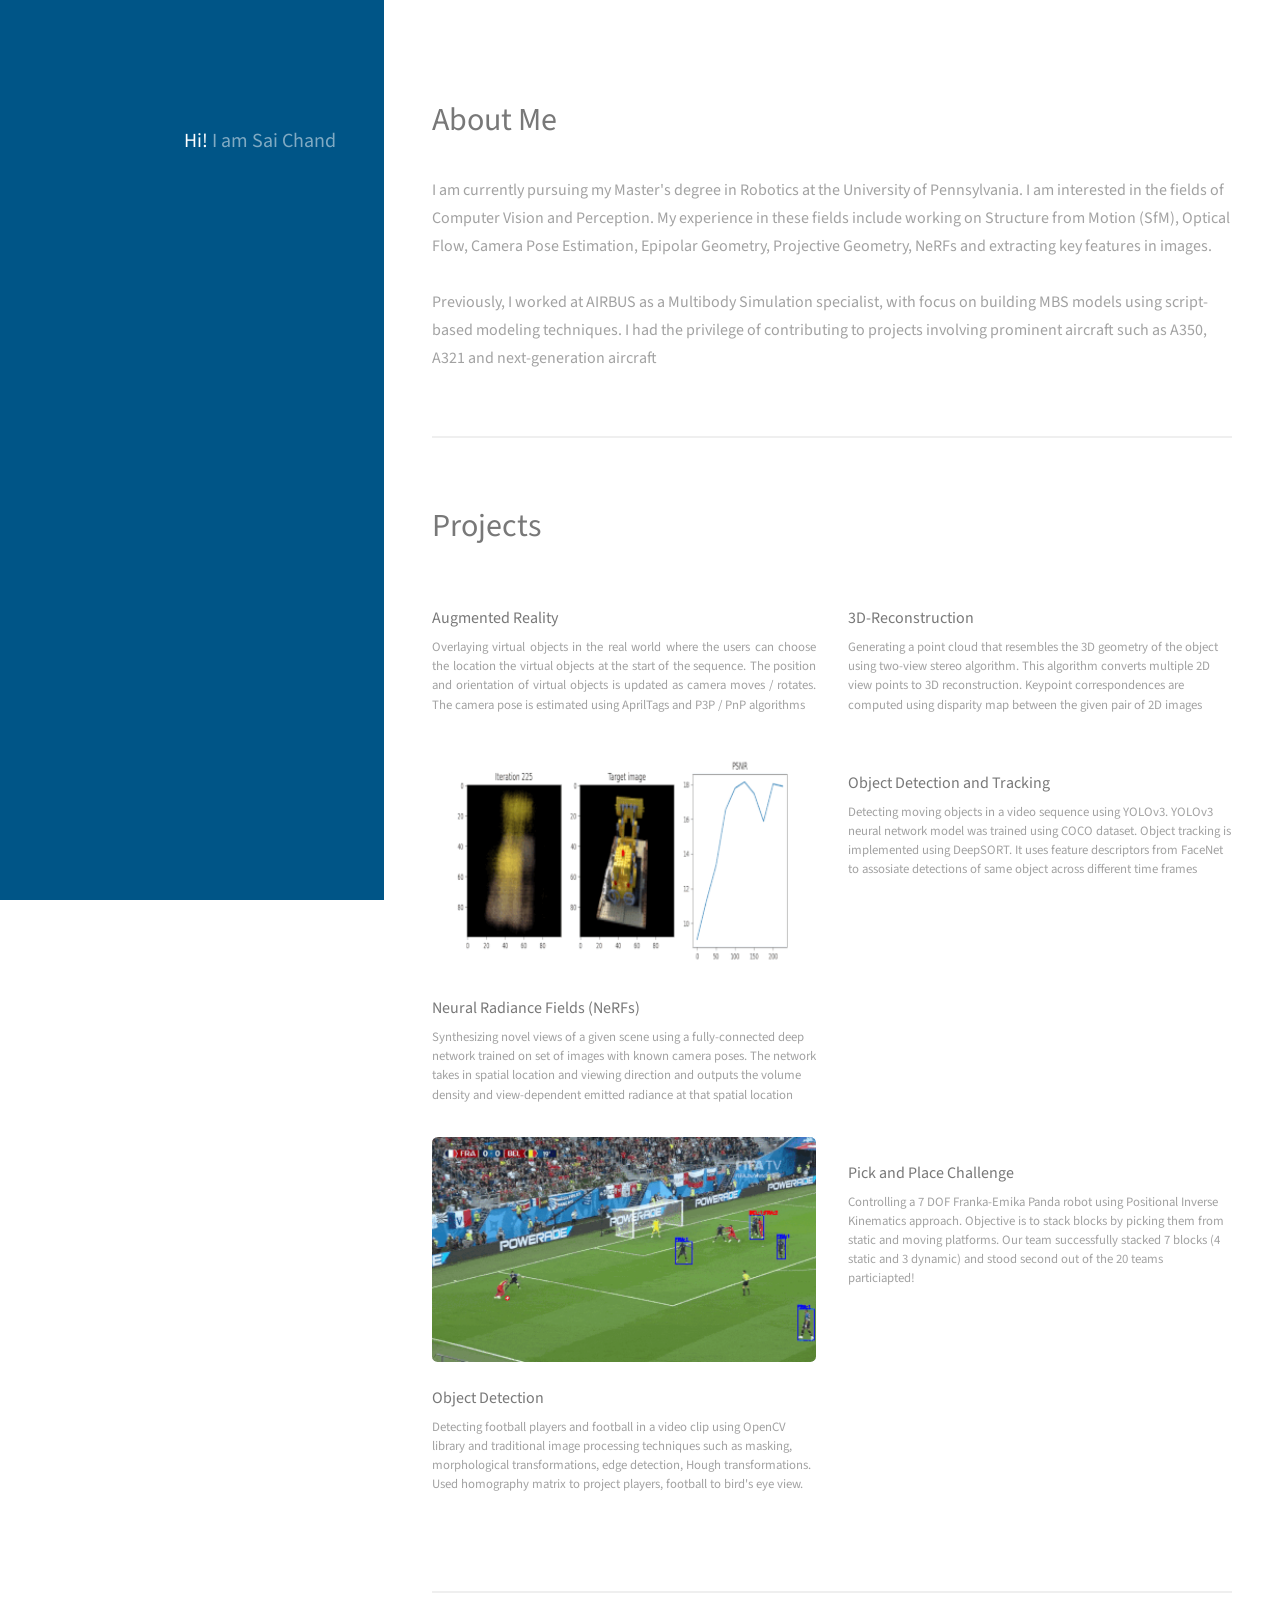
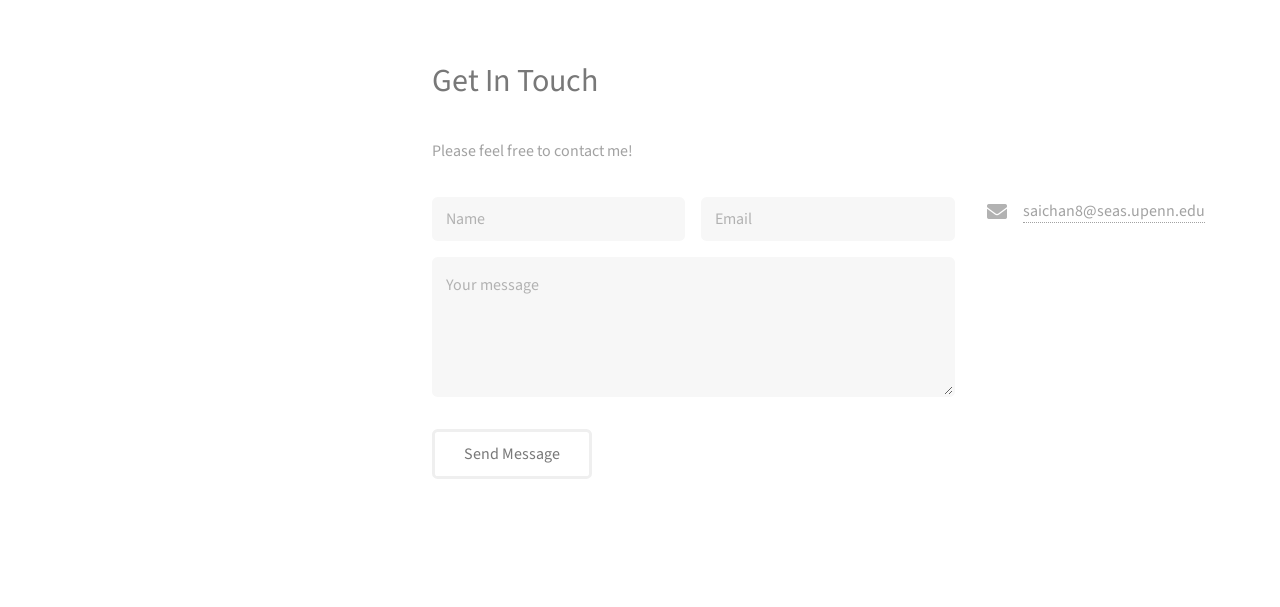
==== commit 20bfa637: "added projects info" ====
--- a/index.html
+++ b/index.html
@@ -31,9 +31,9 @@
 						<p>I am currently pursuing my Master's degree in Robotics at the University of Pennsylvania. I am interested in the fields of Computer Vision and Perception. My experience in these fields include working on Structure from Motion (SfM), Optical Flow, Camera Pose Estimation, Epipolar Geometry, Projective Geometry, NeRFs and extracting key features in images.<br />
 						   <br />
 						   Previously, I worked at AIRBUS as a Multibody Simulation specialist, with focus on building MBS models using script-based modeling techniques. I had the privilege of contributing to projects involving prominent aircraft such as A350, A321 and next-generation aircraft</p>
-						<ul class="actions">
+						<!-- <ul class="actions">
 							<li><a href="#" class="button">Learn More</a></li>
-						</ul>
+						</ul> -->
 					</section>
 
 				<!-- Two -->
@@ -45,41 +45,41 @@
 							<article class="col-6 col-12-xsmall work-item">
 								<a href="images/fulls/AR_full.gif" class="image fit thumb"><img src="images/thumbs/AR_thumb.gif" alt="" /></a>
 								<h3>Augmented Reality</h3>
-								<p>Lorem ipsum dolor sit amet nisl sed nullam feugiat.</p>
+								<p style="text-align: justify;">Overlaying virtual objects in the real world where the users can choose the location the virtual objects at the start of the sequence. The position and orientation of virtual objects is updated as camera moves / rotates. The camera pose is estimated using AprilTags and P3P / PnP algorithms</p>
 							</article>
 							<article class="col-6 col-12-xsmall work-item">
 								<a href="images/fulls/3D_reconstruction_full.gif" class="image fit thumb"><img src="images/thumbs/3D_reconstruction_thumb.gif" alt="" /></a>
 								<h3>3D-Reconstruction</h3>
-								<p>Lorem ipsum dolor sit amet nisl sed nullam feugiat.</p>
+								<p>Generating a point cloud that resembles the 3D geometry of the object using two-view stereo algorithm. This algorithm converts multiple 2D view points to 3D reconstruction. Keypoint correspondences are computed using disparity map between the given pair of 2D images</p>
 							</article>
 							<article class="col-6 col-12-xsmall work-item">
 								<a href="images/fulls/nerf_full.gif" class="image fit thumb"><img src="images/thumbs/nerf_thumb.gif" alt="" /></a>
 								<h3>Neural Radiance Fields (NeRFs)</h3>
-								<p>Lorem ipsum dolor sit amet nisl sed nullam feugiat.</p>
+								<p>Synthesizing novel views of a given scene using a fully-connected deep network trained on set of images with known camera poses. The network takes in spatial location and viewing direction and outputs the volume density and view-dependent emitted radiance at that spatial location</p>
 							</article>
 							<article class="col-6 col-12-xsmall work-item">
 								<a href="images/fulls/detect_track_full.gif" class="image fit thumb"><img src="images/thumbs/detect_track_thumb.gif" alt="" /></a>
 								<h3>Object Detection and Tracking</h3>
-								<p>Lorem ipsum dolor sit amet nisl sed nullam feugiat.</p>
+								<p>Detecting moving objects in a video sequence using YOLOv3. YOLOv3 neural network model was trained using COCO dataset. Object tracking is implemented using DeepSORT. It uses feature descriptors from FaceNet to assosiate detections of same object across different time frames</p>
 							</article>
 							<article class="col-6 col-12-xsmall work-item">
 								<a href="images/fulls/detections_full.gif" class="image fit thumb"><img src="images/thumbs/detections_thumb.gif" alt="" /></a>
 								<h3>Object Detection</h3>
-								<p>Lorem ipsum dolor sit amet nisl sed nullam feugiat.</p>
+								<p>Detecting football players and football in a video clip using OpenCV library and traditional image processing techniques such as masking, morphological transformations, edge detection, Hough transformations. Used homography matrix to project players, football to bird's eye view. </p>
 							</article>
 							<article class="col-6 col-12-xsmall work-item">
 								<a href="images/fulls/pick_and_place_full.gif" class="image fit thumb"><img src="images/thumbs/pick_and_place_thumb.gif" alt="" /></a>
 								<h3>Pick and Place Challenge</h3>
-								<p>Lorem ipsum dolor sit amet nisl sed nullam feugiat.</p>
+								<p>Controlling a 7 DOF Franka-Emika Panda robot using Positional Inverse Kinematics approach. Objective is to stack blocks by picking them from static and moving platforms. Our team successfully stacked 7 blocks (4 static and 3 dynamic) and stood second out of the 20 teams particiapted!</p>
 							</article>
 						</div>
-						<ul class="actions">
+						<!-- <ul class="actions">
 							<li><a href="#" class="button">Full Portfolio</a></li>
-						</ul>
+						</ul> -->
 					</section>
 
-				<!-- Three -->
-					<section id="three">
+				<!-- Four -->
+					<section id="four">
 						<header class="major">
 							<h2>Get In Touch</h2>	
 						</header>
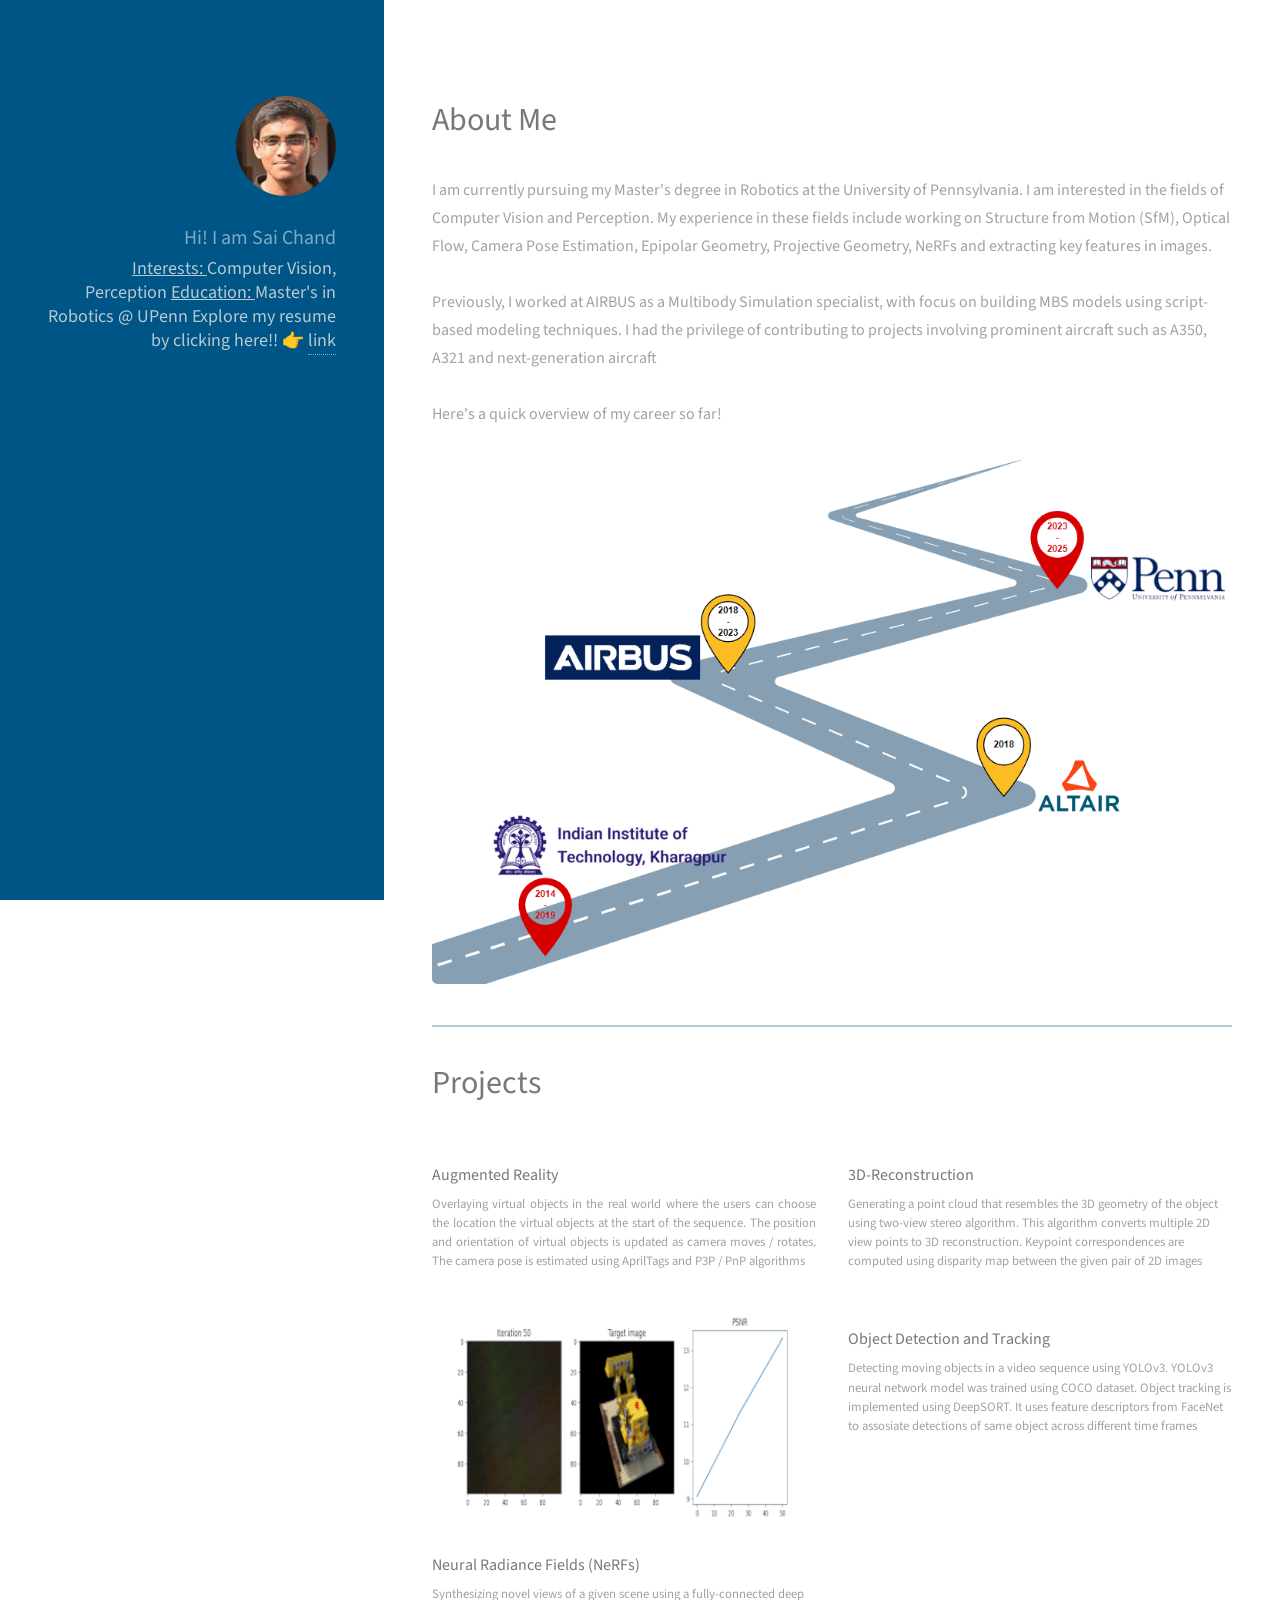
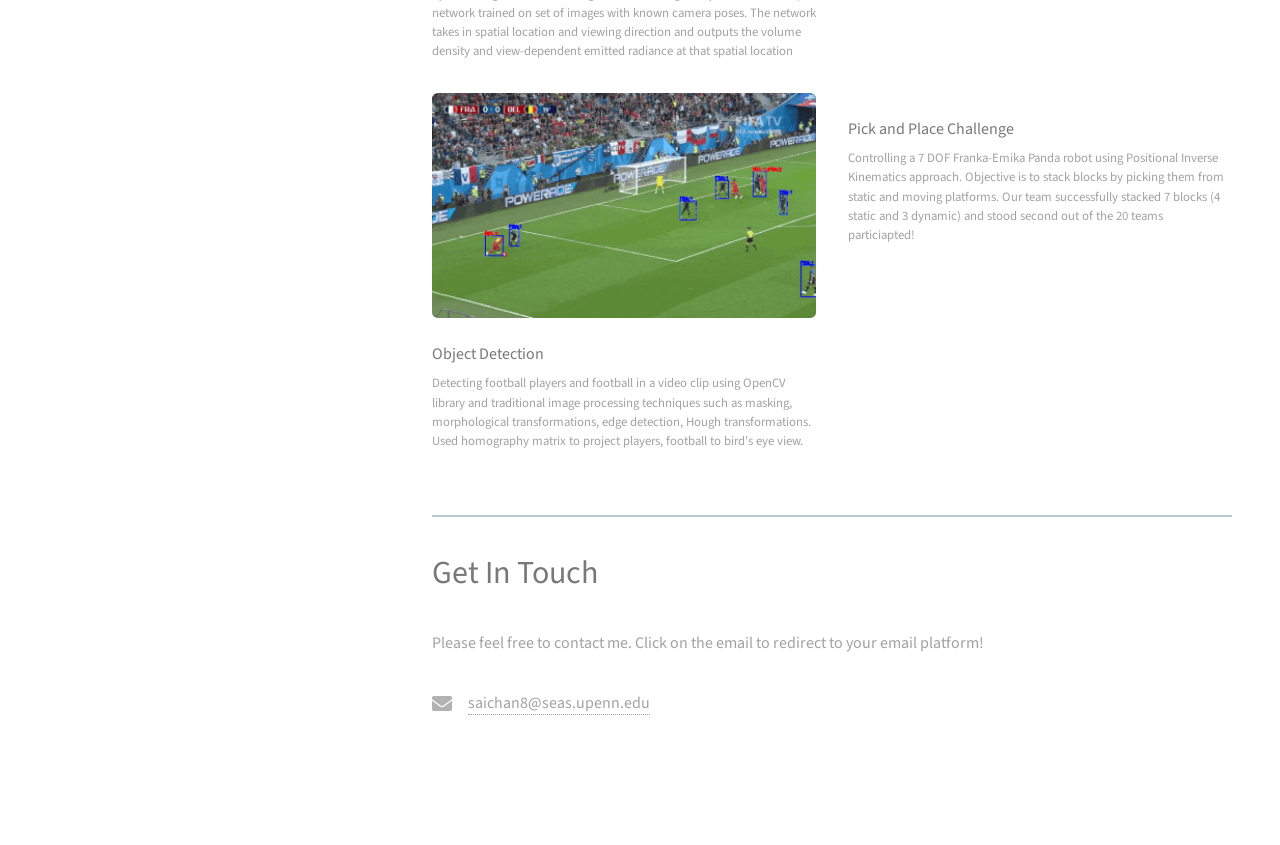
==== commit 69d7397d: "progress" ====
--- a/index.html
+++ b/index.html
@@ -8,6 +8,27 @@
 		<meta charset="utf-8" />
 		<meta name="viewport" content="width=device-width, initial-scale=1, user-scalable=no" />
 		<link rel="stylesheet" href="assets/css/main.css" />
+		<style>
+			/* Define a style block to add CSS */
+			.intro-font1 {
+				color: #b7c9d3;
+				font-size: 18px; /* Change to your desired font size */
+				text-decoration: underline; /* Add underline */
+				/* You can also use other units like em, rem, etc. */
+			}
+			
+			/* Define a style block to add CSS */
+			.intro-font2 {
+				color: #b7c9d3;
+				font-size: 18px; /* Change to your desired font size */
+				/* You can also use other units like em, rem, etc. */
+			}
+
+			/* Define the linespace between the lines*/
+			.linespace {
+				line-height: 1.2;
+			}
+		</style>
 	</head>
 	<body class="is-preload">
 
@@ -15,9 +36,13 @@
 			<header id="header">
 				<div class="inner">
 					<a href="#" class="image avatar"><img src="images/avatar.jpg" alt="" /></a>
-					<h1><strong>Hi!</strong><br />
+					<h1>Hi!<br />
 					I am Sai Chand<br />
-				</div>
+					<div class="linespace">
+						<span class="intro-font1">Interests: </span><span class="intro-font2">Computer Vision, Perception</span><br />
+						<span class="intro-font1">Education: </span><span class="intro-font2">Master's in Robotics @ UPenn</span><br />
+						<span class="intro-font2">Explore my resume by clicking here!! &#x1F449; </span><a href="https://drive.google.com/file/d/17jsnyzD5Za4dLol5ZFzXLIaoREiFCWas/view?usp=sharing" target="_blank"><span class="intro-font2">link</span></a><br />
+					</div>
 			</header>
 
 		<!-- Main -->
@@ -30,8 +55,13 @@
 						</header>
 						<p>I am currently pursuing my Master's degree in Robotics at the University of Pennsylvania. I am interested in the fields of Computer Vision and Perception. My experience in these fields include working on Structure from Motion (SfM), Optical Flow, Camera Pose Estimation, Epipolar Geometry, Projective Geometry, NeRFs and extracting key features in images.<br />
 						   <br />
-						   Previously, I worked at AIRBUS as a Multibody Simulation specialist, with focus on building MBS models using script-based modeling techniques. I had the privilege of contributing to projects involving prominent aircraft such as A350, A321 and next-generation aircraft</p>
-						<!-- <ul class="actions">
+						   Previously, I worked at AIRBUS as a Multibody Simulation specialist, with focus on building MBS models using script-based modeling techniques. I had the privilege of contributing to projects involving prominent aircraft such as A350, A321 and next-generation aircraft<br />
+						   <br />
+						   Here's a quick overview of my career so far!</p>
+							<article class="col-6 col-12-xsmall work-item-intro">
+								<a class="image"><img src="images/roadmap.png" alt="" /></a>
+							</article>
+						   <!-- <ul class="actions">
 							<li><a href="#" class="button">Learn More</a></li>
 						</ul> -->
 					</section>
@@ -83,10 +113,10 @@
 						<header class="major">
 							<h2>Get In Touch</h2>	
 						</header>
-						<p>Please feel free to contact me!</p>
+						<p>Please feel free to contact me. Click on the email to redirect to your email platform!</p>
 						<div class="row">
-							<div class="col-8 col-12-small">
-								<form method="post" action="#">
+							<!--<div class="col-8 col-12-small">
+								<form method="post" action="">
 									<div class="row gtr-uniform gtr-50">
 										<div class="col-6 col-12-xsmall"><input type="text" name="name" id="name" placeholder="Name" /></div>
 										<div class="col-6 col-12-xsmall"><input type="email" name="email" id="email" placeholder="Email" /></div>
@@ -96,7 +126,7 @@
 								<ul class="actions">
 									<li><input type="submit" value="Send Message" /></li>
 								</ul>
-							</div>
+							</div>-->
 							<div class="col-4 col-12-small">
 								<ul class="labeled-icons">
 									<li>
@@ -432,9 +462,9 @@
 			<footer id="footer">
 				<div class="inner">
 					<ul class="icons">
-						<li><a href="https://www.linkedin.com/in/sai-chand-g/" class="icon brands fa-linkedin"><span class="label">LinkedIn</span></a></li>
-						<li><a href="https://github.com/saichand44" class="icon brands fa-github"><span class="label">Github</span></a></li>
-						<li><a href="mailto:saichan8@seas.upenn.edu" class="icon solid fa-envelope"><span class="label">Email</span></a></li>
+						<li><a href="https://www.linkedin.com/in/sai-chand-g/" target="_blank" class="icon brands fa-linkedin"><span class="label">LinkedIn</span></a></li>
+						<li><a href="https://github.com/saichand44" target="_blank" class="icon brands fa-github"><span class="label">Github</span></a></li>
+						<li><a href="mailto:saichan8@seas.upenn.edu" target="_blank" class="icon solid fa-envelope"><span class="label">Email</span></a></li>
 					</ul>
 				</div>
 			</footer>
--- a/assets/css/main.css
+++ b/assets/css/main.css
@@ -2575,6 +2575,16 @@
 			font-size: 0.8em;
 			line-height: 1.5em;
 			margin: 0;
+		}
+		
+		.work-item-intro {
+			align-items: center;
+			justify-content: center;
+		}
+
+		.work-item-intro img {
+			max-width: 100%; /* Ensure the image doesn't exceed the container width */
+			max-height: 100%; /* Maintain the image's aspect ratio */
 		}
 
 /* Header */
@@ -2694,9 +2704,9 @@
 	}
 
 		#main > section {
-			border-top: solid 2px #efefef;
-			margin: 4em 0 0 0;
-			padding: 4em 0 0 0;
+			border-top: solid 2px #b7c9d3;
+			margin: 2em 0 0 0;
+			padding: 2em 0 0 0;
 		}
 
 			#main > section:first-child {
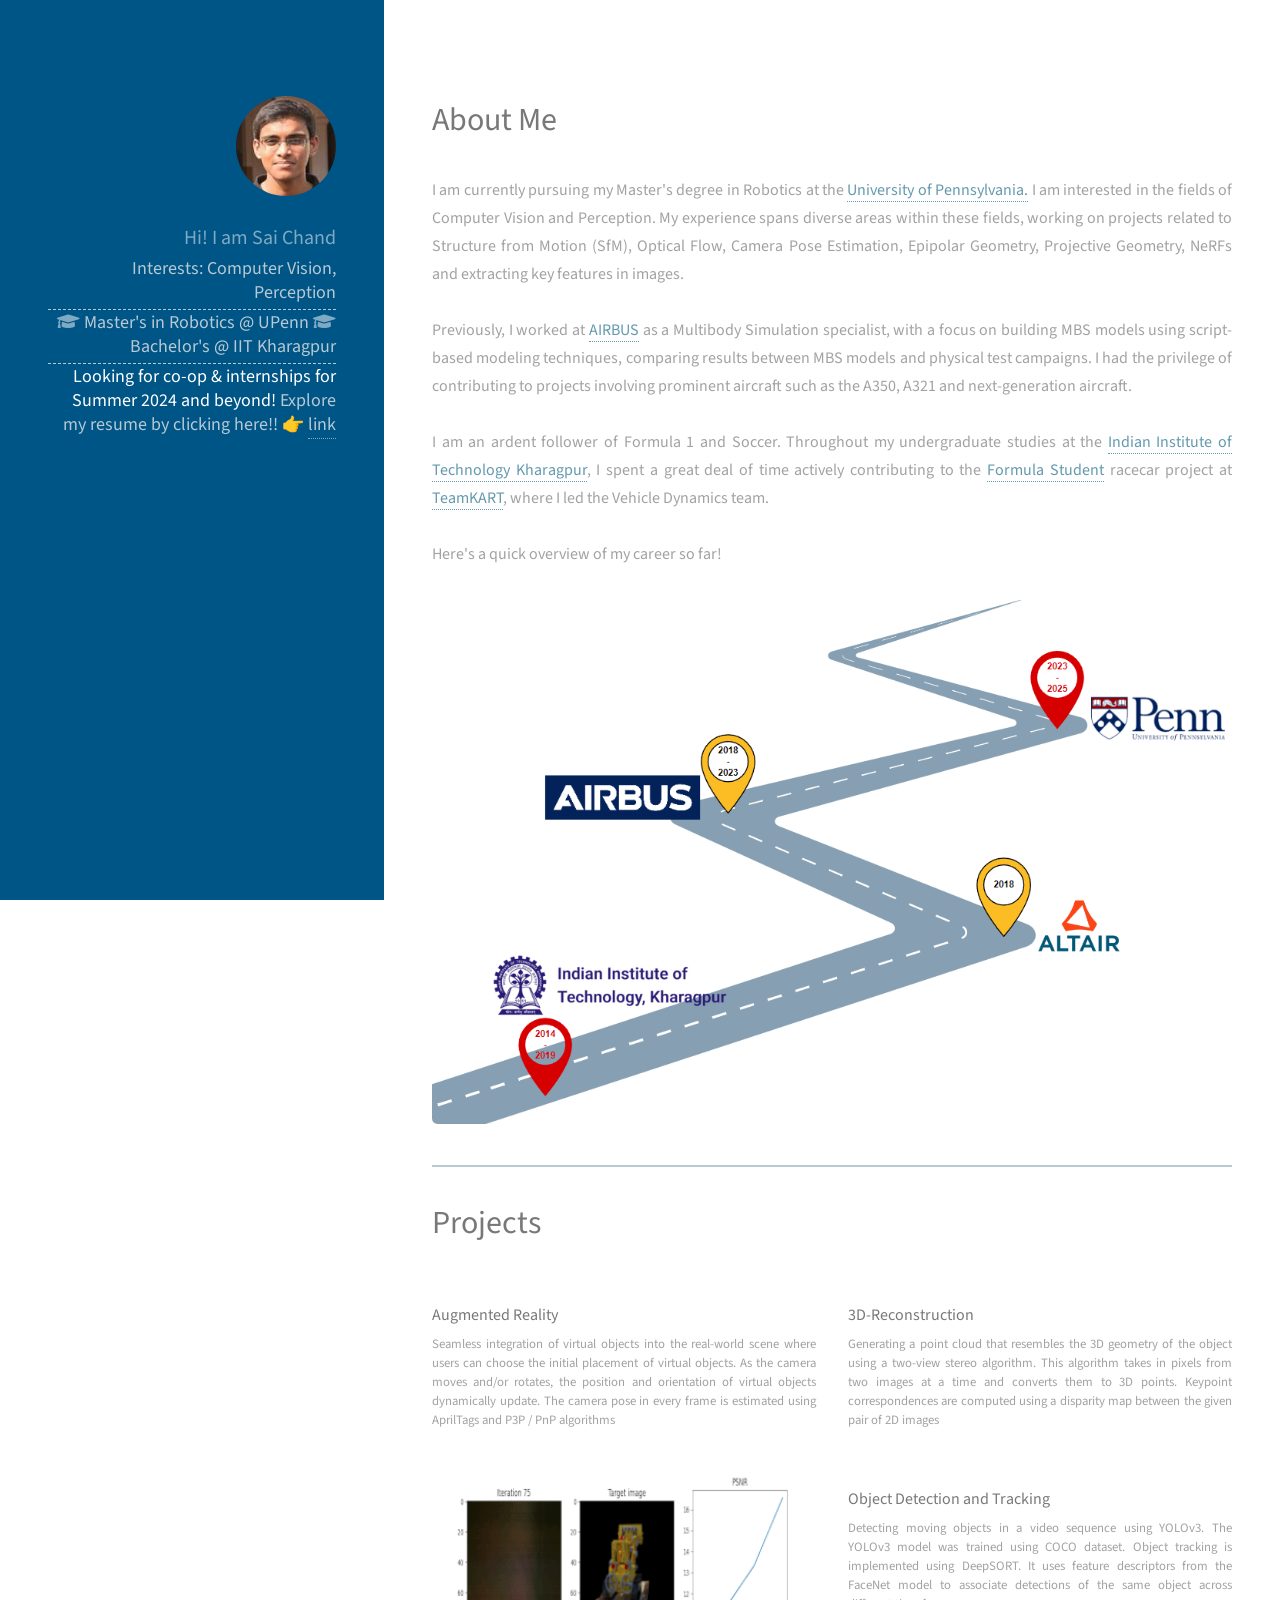
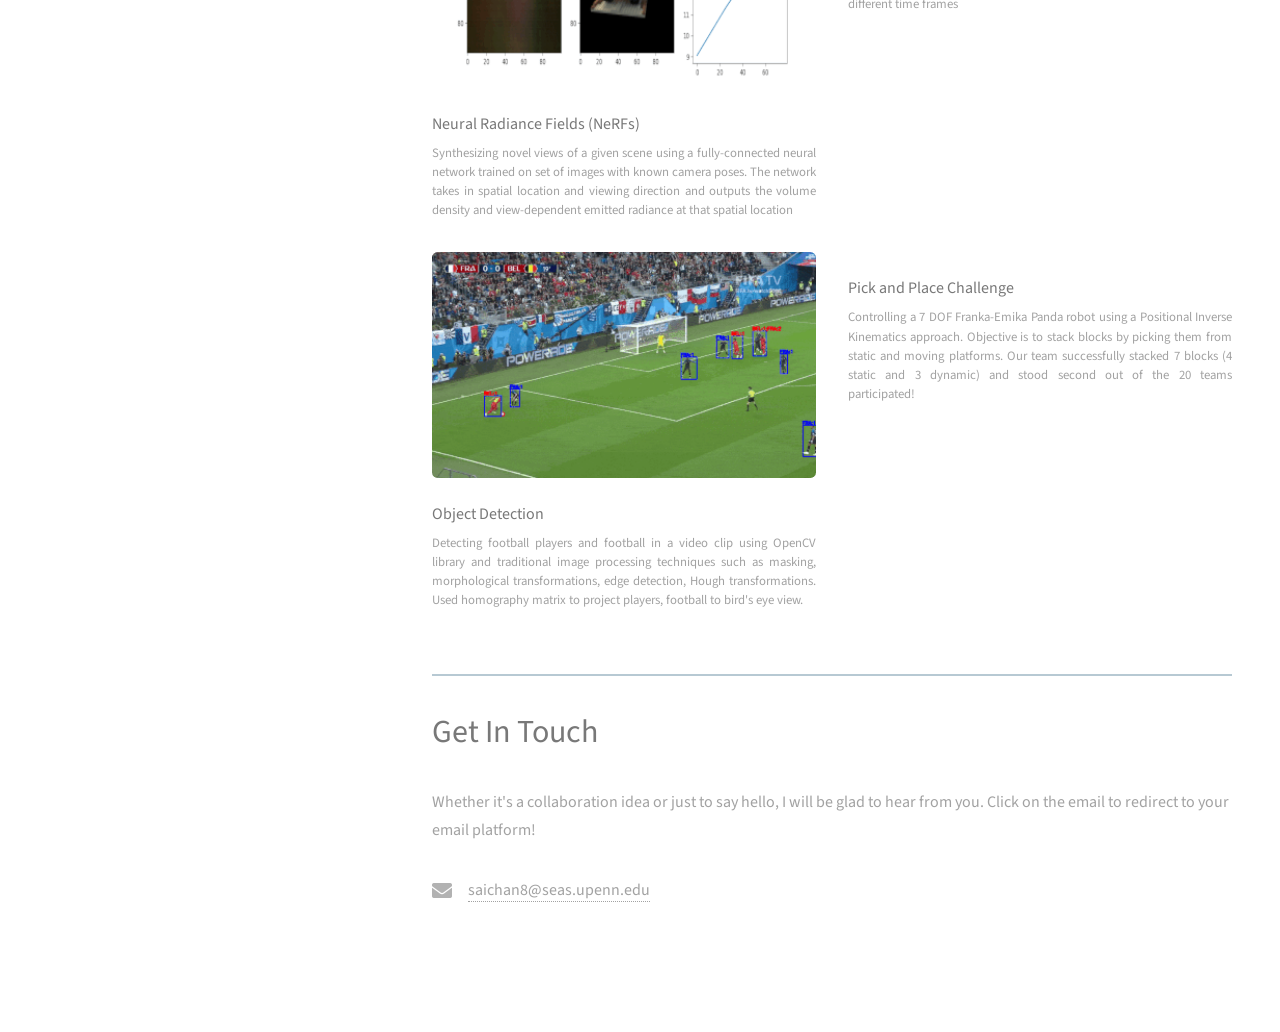
==== commit d0bb20ac: "progress" ====
--- a/index.html
+++ b/index.html
@@ -28,6 +28,13 @@
 			.linespace {
 				line-height: 1.2;
 			}
+
+			/* Define the linespace between the lines*/
+			.lineseparator{
+				border-bottom: dashed 0.1px #b7c9d3;
+				padding-bottom: 5px;
+			}
+
 		</style>
 	</head>
 	<body class="is-preload">
@@ -39,8 +46,14 @@
 					<h1>Hi!<br />
 					I am Sai Chand<br />
 					<div class="linespace">
-						<span class="intro-font1">Interests: </span><span class="intro-font2">Computer Vision, Perception</span><br />
-						<span class="intro-font1">Education: </span><span class="intro-font2">Master's in Robotics @ UPenn</span><br />
+						<div class="lineseparator">
+							<span class="intro-font2">Interests: </span><span class="intro-font2">Computer Vision, Perception</span><br />
+						</div>
+						<div class="lineseparator">
+							<a class="icon solid fa-graduation-cap" style="font-size:18px"></a> <span class="intro-font2">Master's in Robotics @ UPenn</span><br />
+							<a class="icon solid fa-graduation-cap" style="font-size:18px"></a> <span class="intro-font2">Bachelor's @ IIT Kharagpur</span><br />
+						</div>
+						<span class="intro-font2"><strong>Looking for co-op & internships for Summer 2024 and beyond!</strong></span><br />
 						<span class="intro-font2">Explore my resume by clicking here!! &#x1F449; </span><a href="https://drive.google.com/file/d/17jsnyzD5Za4dLol5ZFzXLIaoREiFCWas/view?usp=sharing" target="_blank"><span class="intro-font2">link</span></a><br />
 					</div>
 			</header>
@@ -53,9 +66,11 @@
 						<header class="major">
 							<h2>About Me</h2>
 						</header>
-						<p>I am currently pursuing my Master's degree in Robotics at the University of Pennsylvania. I am interested in the fields of Computer Vision and Perception. My experience in these fields include working on Structure from Motion (SfM), Optical Flow, Camera Pose Estimation, Epipolar Geometry, Projective Geometry, NeRFs and extracting key features in images.<br />
+						<p style="text-align: justify;">I am currently pursuing my Master's degree in Robotics at the <a href="https://www.upenn.edu/" target="_blank"><span>University of Pennsylvania.</span></a> I am interested in the fields of Computer Vision and Perception. My experience spans diverse areas within these fields, working on projects related to Structure from Motion (SfM), Optical Flow, Camera Pose Estimation, Epipolar Geometry, Projective Geometry, NeRFs and extracting key features in images.<br />
 						   <br />
-						   Previously, I worked at AIRBUS as a Multibody Simulation specialist, with focus on building MBS models using script-based modeling techniques. I had the privilege of contributing to projects involving prominent aircraft such as A350, A321 and next-generation aircraft<br />
+						   Previously, I worked at <a href="https://www.airbus.com/en" target="_blank"><span>AIRBUS</span></a> as a Multibody Simulation specialist, with a focus on building MBS models using script-based modeling techniques, comparing results between MBS models and physical test campaigns. I had the privilege of contributing to projects involving prominent aircraft such as the A350, A321 and next-generation aircraft.<br />
+						   <br />
+						   I am an ardent follower of Formula 1 and Soccer. Throughout my undergraduate studies at the <a href="https://www.iitkgp.ac.in/" target="_blank"><span>Indian Institute of Technology Kharagpur</span></a>, I spent a great deal of time actively contributing to the <a href="https://www.imeche.org/events/formula-student" target="_blank"><span>Formula Student</span></a> racecar project at <a href="https://teamkart.org/" target="_blank"><span>TeamKART</span></a>, where I led the Vehicle Dynamics team.<br />
 						   <br />
 						   Here's a quick overview of my career so far!</p>
 							<article class="col-6 col-12-xsmall work-item-intro">
@@ -75,32 +90,32 @@
 							<article class="col-6 col-12-xsmall work-item">
 								<a href="images/fulls/AR_full.gif" class="image fit thumb"><img src="images/thumbs/AR_thumb.gif" alt="" /></a>
 								<h3>Augmented Reality</h3>
-								<p style="text-align: justify;">Overlaying virtual objects in the real world where the users can choose the location the virtual objects at the start of the sequence. The position and orientation of virtual objects is updated as camera moves / rotates. The camera pose is estimated using AprilTags and P3P / PnP algorithms</p>
+								<p style="text-align: justify;">Seamless integration of virtual objects into the real-world scene where users can choose the initial placement of virtual objects. As the camera moves and/or rotates, the position and orientation of virtual objects dynamically update. The camera pose in every frame is estimated using AprilTags and P3P / PnP algorithms</p>
 							</article>
 							<article class="col-6 col-12-xsmall work-item">
 								<a href="images/fulls/3D_reconstruction_full.gif" class="image fit thumb"><img src="images/thumbs/3D_reconstruction_thumb.gif" alt="" /></a>
 								<h3>3D-Reconstruction</h3>
-								<p>Generating a point cloud that resembles the 3D geometry of the object using two-view stereo algorithm. This algorithm converts multiple 2D view points to 3D reconstruction. Keypoint correspondences are computed using disparity map between the given pair of 2D images</p>
+								<p style="text-align: justify;">Generating a point cloud that resembles the 3D geometry of the object using a two-view stereo algorithm. This algorithm takes in pixels from two images at a time and converts them to 3D points. Keypoint correspondences are computed using a disparity map between the given pair of 2D images</p>
 							</article>
 							<article class="col-6 col-12-xsmall work-item">
 								<a href="images/fulls/nerf_full.gif" class="image fit thumb"><img src="images/thumbs/nerf_thumb.gif" alt="" /></a>
 								<h3>Neural Radiance Fields (NeRFs)</h3>
-								<p>Synthesizing novel views of a given scene using a fully-connected deep network trained on set of images with known camera poses. The network takes in spatial location and viewing direction and outputs the volume density and view-dependent emitted radiance at that spatial location</p>
+								<p style="text-align: justify;">Synthesizing novel views of a given scene using a fully-connected neural network trained on set of images with known camera poses. The network takes in spatial location and viewing direction and outputs the volume density and view-dependent emitted radiance at that spatial location</p>
 							</article>
 							<article class="col-6 col-12-xsmall work-item">
 								<a href="images/fulls/detect_track_full.gif" class="image fit thumb"><img src="images/thumbs/detect_track_thumb.gif" alt="" /></a>
 								<h3>Object Detection and Tracking</h3>
-								<p>Detecting moving objects in a video sequence using YOLOv3. YOLOv3 neural network model was trained using COCO dataset. Object tracking is implemented using DeepSORT. It uses feature descriptors from FaceNet to assosiate detections of same object across different time frames</p>
+								<p style="text-align: justify;">Detecting moving objects in a video sequence using YOLOv3. The YOLOv3 model was trained using COCO dataset. Object tracking is implemented using DeepSORT. It uses feature descriptors from the FaceNet model to associate detections of the same object across different time frames</p>
 							</article>
 							<article class="col-6 col-12-xsmall work-item">
 								<a href="images/fulls/detections_full.gif" class="image fit thumb"><img src="images/thumbs/detections_thumb.gif" alt="" /></a>
 								<h3>Object Detection</h3>
-								<p>Detecting football players and football in a video clip using OpenCV library and traditional image processing techniques such as masking, morphological transformations, edge detection, Hough transformations. Used homography matrix to project players, football to bird's eye view. </p>
+								<p style="text-align: justify;">Detecting football players and football in a video clip using OpenCV library and traditional image processing techniques such as masking, morphological transformations, edge detection, Hough transformations. Used homography matrix to project players, football to bird's eye view. </p>
 							</article>
 							<article class="col-6 col-12-xsmall work-item">
 								<a href="images/fulls/pick_and_place_full.gif" class="image fit thumb"><img src="images/thumbs/pick_and_place_thumb.gif" alt="" /></a>
 								<h3>Pick and Place Challenge</h3>
-								<p>Controlling a 7 DOF Franka-Emika Panda robot using Positional Inverse Kinematics approach. Objective is to stack blocks by picking them from static and moving platforms. Our team successfully stacked 7 blocks (4 static and 3 dynamic) and stood second out of the 20 teams particiapted!</p>
+								<p style="text-align: justify;">Controlling a 7 DOF Franka-Emika Panda robot using a Positional Inverse Kinematics approach. Objective is to stack blocks by picking them from static and moving platforms. Our team successfully stacked 7 blocks (4 static and 3 dynamic) and stood second out of the 20 teams participated!</p>
 							</article>
 						</div>
 						<!-- <ul class="actions">
@@ -113,7 +128,7 @@
 						<header class="major">
 							<h2>Get In Touch</h2>	
 						</header>
-						<p>Please feel free to contact me. Click on the email to redirect to your email platform!</p>
+						<p>Whether it's a collaboration idea or just to say hello, I will be glad to hear from you. Click on the email to redirect to your email platform!</p>
 						<div class="row">
 							<!--<div class="col-8 col-12-small">
 								<form method="post" action="">
--- a/assets/css/main.css
+++ b/assets/css/main.css
@@ -111,7 +111,8 @@
 		-ms-transition: color 0.2s ease-in-out, border-color 0.2s ease-in-out;
 		transition: color 0.2s ease-in-out, border-color 0.2s ease-in-out;
 		border-bottom: dotted 1px;
-		color: #49bf9d;
+		/*color: #49bf9d;*/
+		color: #6399ae;
 		text-decoration: none;
 	}
 
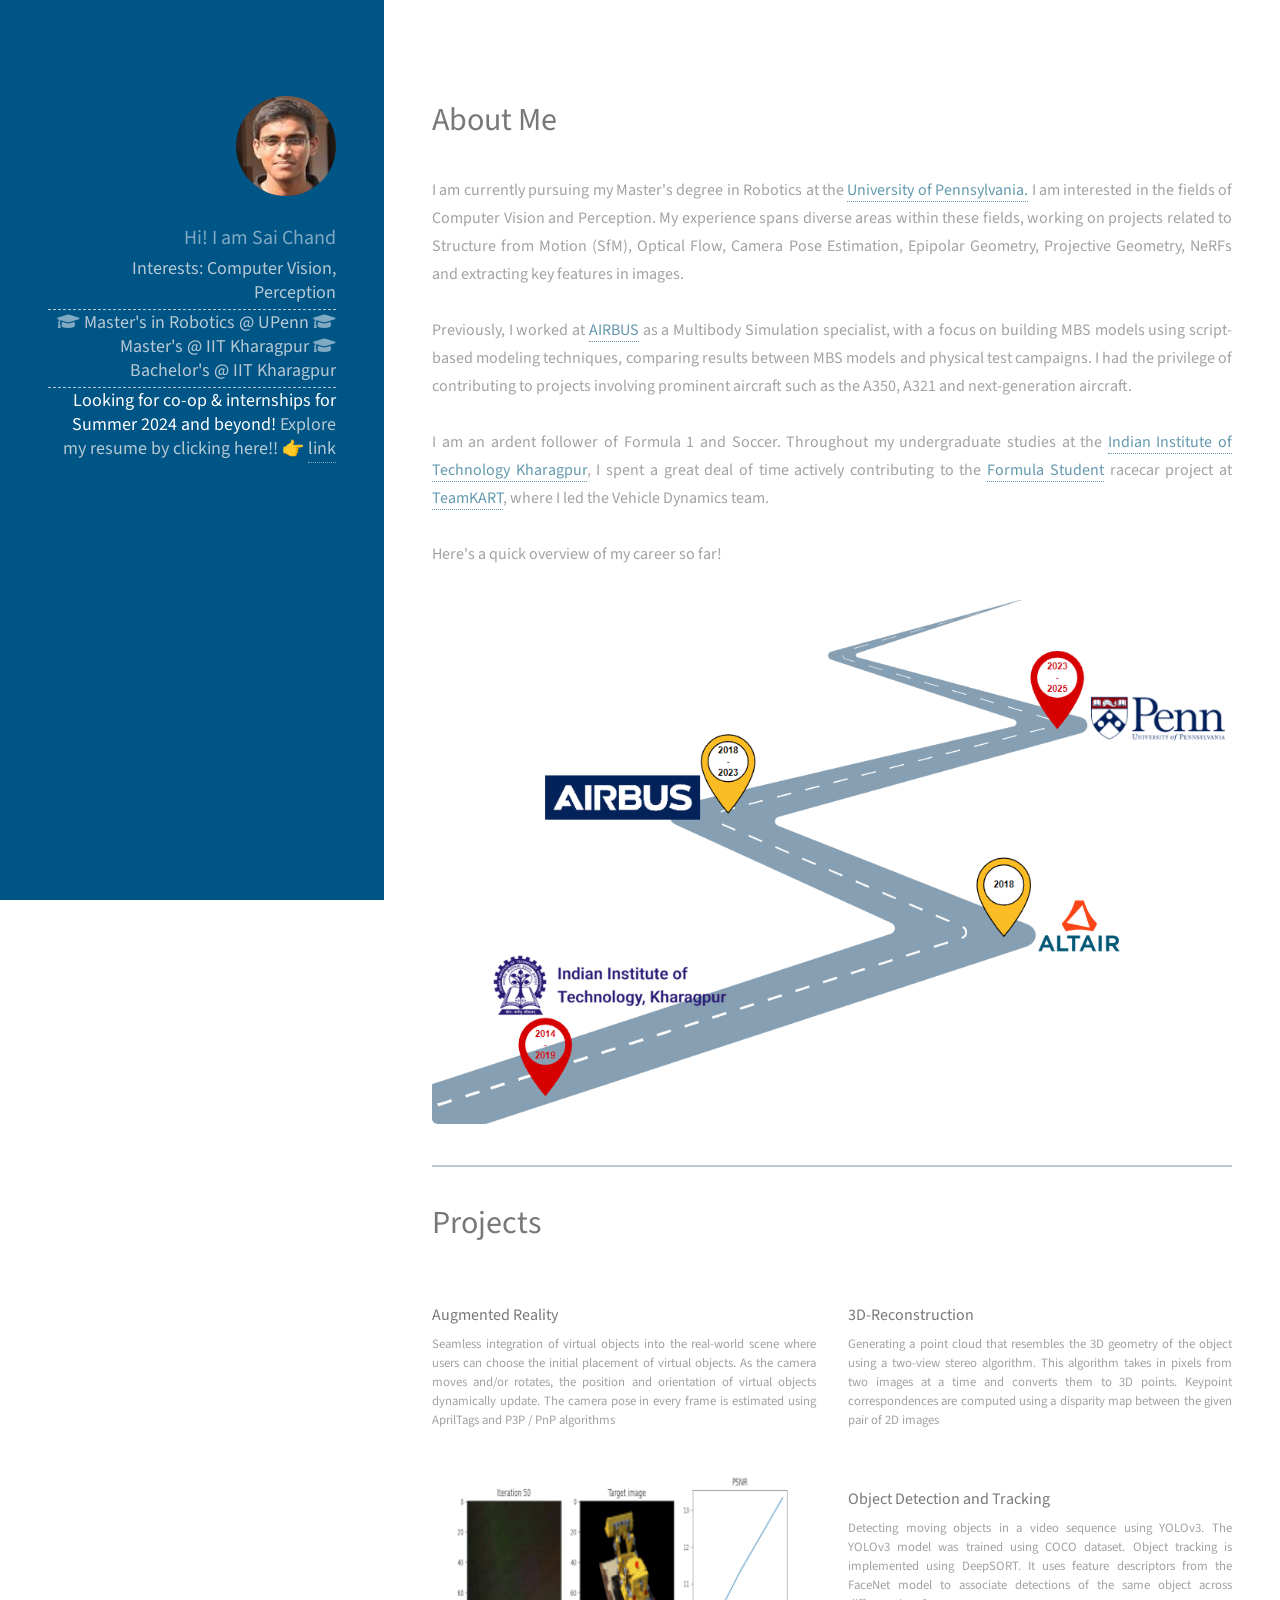
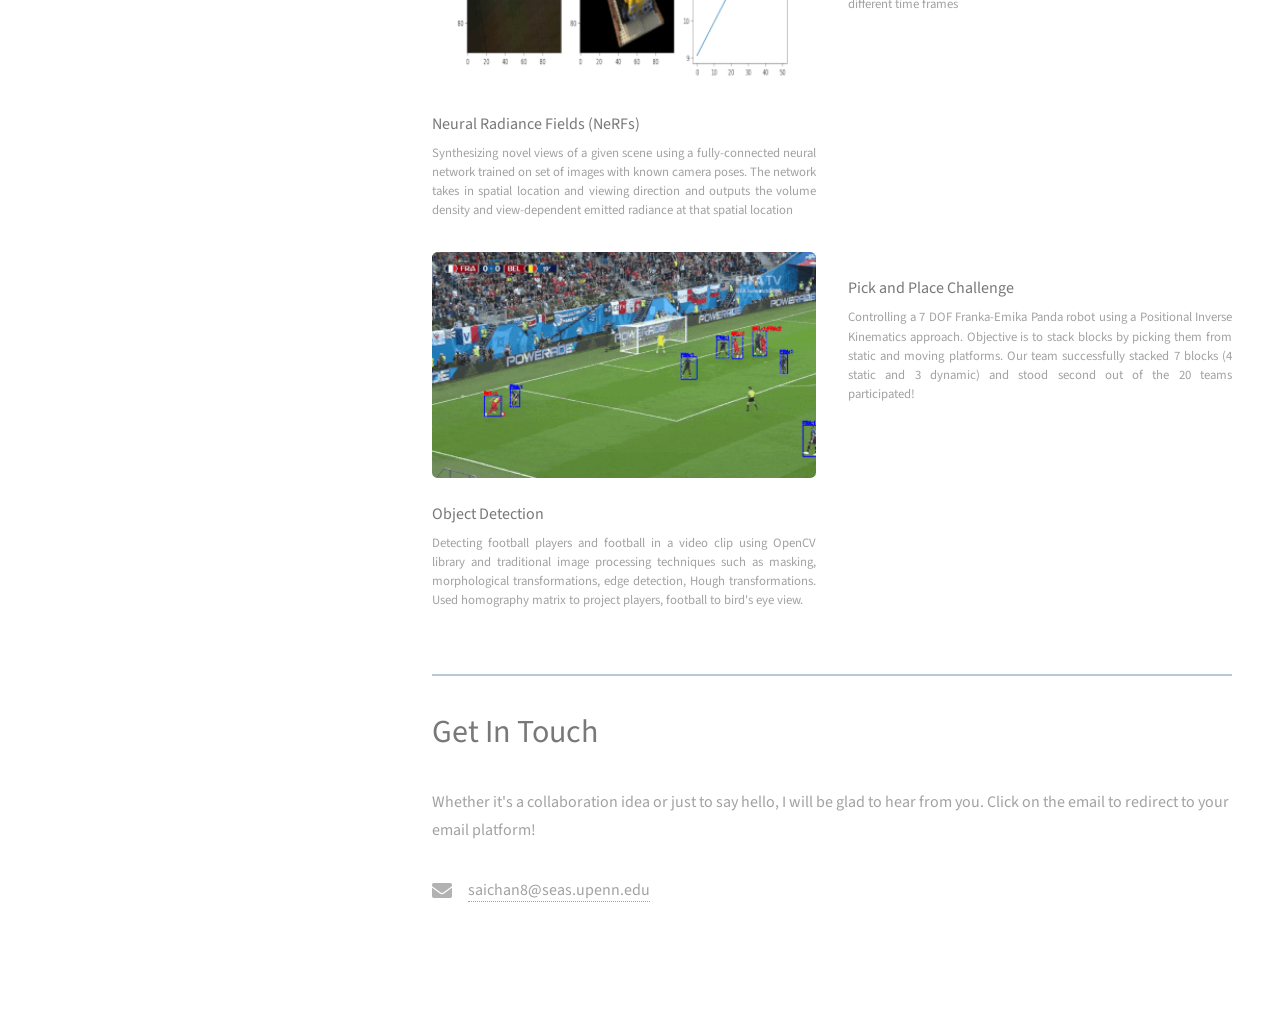
==== commit b2ca94a2: "progress" ====
--- a/index.html
+++ b/index.html
@@ -51,6 +51,7 @@
 						</div>
 						<div class="lineseparator">
 							<a class="icon solid fa-graduation-cap" style="font-size:18px"></a> <span class="intro-font2">Master's in Robotics @ UPenn</span><br />
+							<a class="icon solid fa-graduation-cap" style="font-size:18px"></a> <span class="intro-font2">Master's @ IIT Kharagpur</span><br />
 							<a class="icon solid fa-graduation-cap" style="font-size:18px"></a> <span class="intro-font2">Bachelor's @ IIT Kharagpur</span><br />
 						</div>
 						<span class="intro-font2"><strong>Looking for co-op & internships for Summer 2024 and beyond!</strong></span><br />
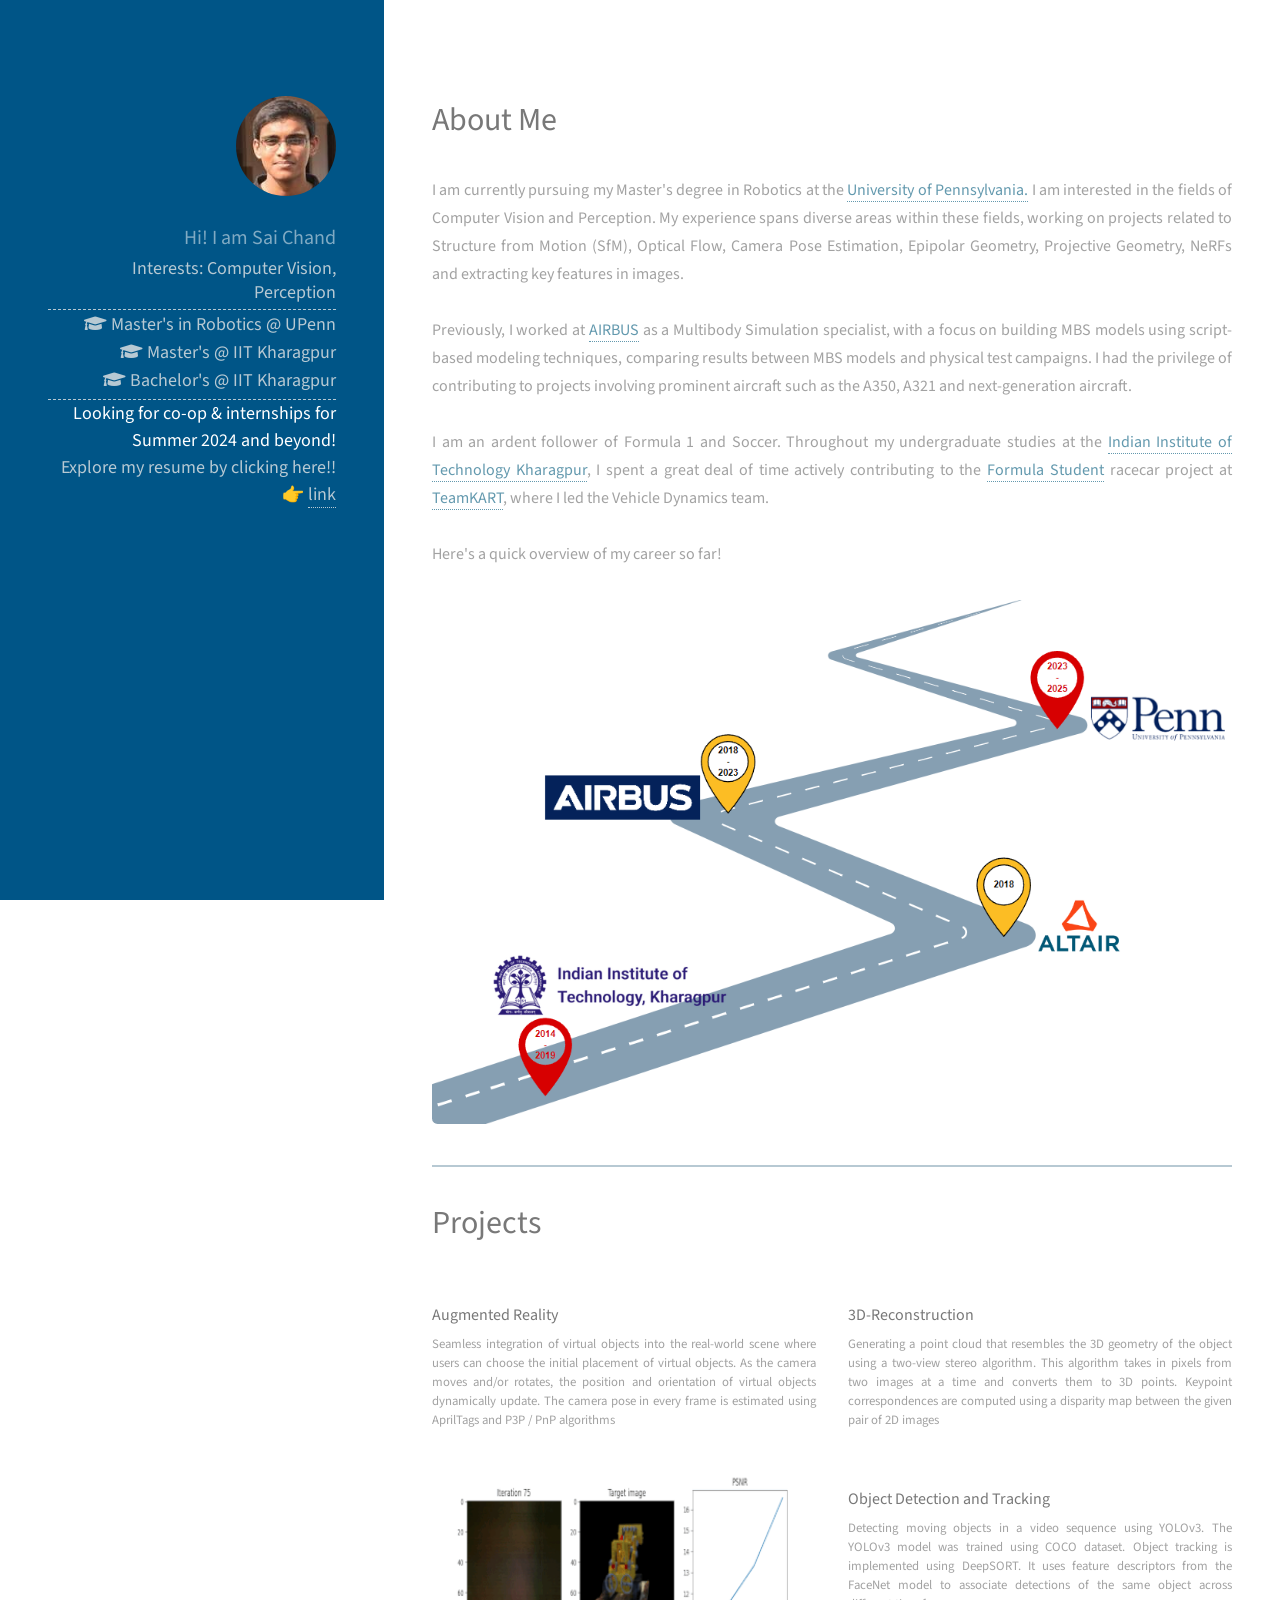
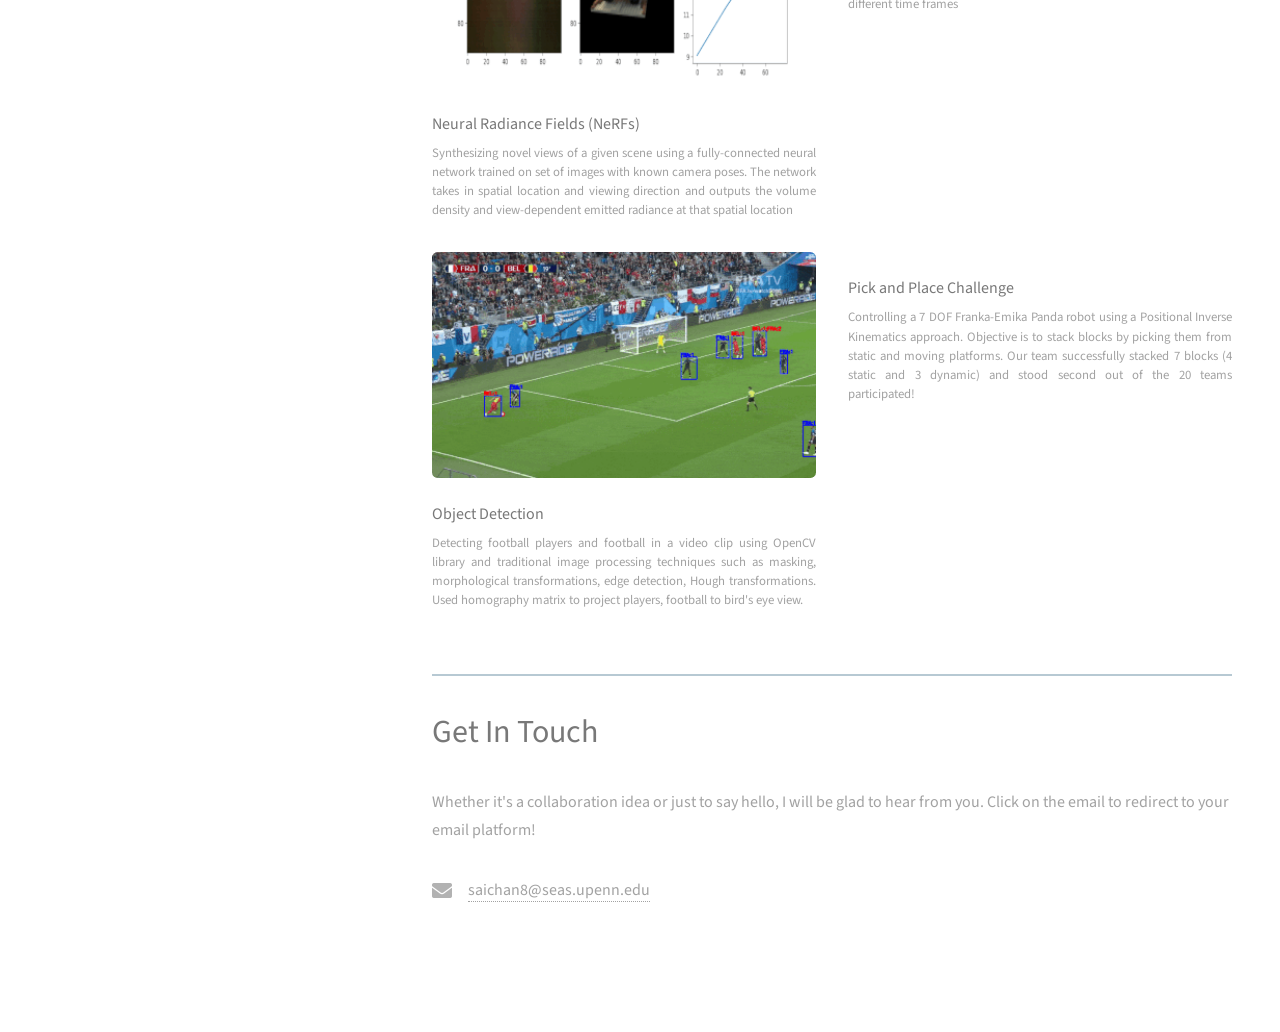
==== commit b64d6251: "progress" ====
--- a/index.html
+++ b/index.html
@@ -24,6 +24,14 @@
 				/* You can also use other units like em, rem, etc. */
 			}
 
+			/* Define a style block to add CSS */
+			.intro-font3 {
+				color: #b7c9d3;
+				font-size: 18px; /* Change to your desired font size */
+				/* You can also use other units like em, rem, etc. */
+				line-height: 1.5;
+			}
+
 			/* Define the linespace between the lines*/
 			.linespace {
 				line-height: 1.2;
@@ -50,12 +58,22 @@
 							<span class="intro-font2">Interests: </span><span class="intro-font2">Computer Vision, Perception</span><br />
 						</div>
 						<div class="lineseparator">
-							<a class="icon solid fa-graduation-cap" style="font-size:18px"></a> <span class="intro-font2">Master's in Robotics @ UPenn</span><br />
-							<a class="icon solid fa-graduation-cap" style="font-size:18px"></a> <span class="intro-font2">Master's @ IIT Kharagpur</span><br />
-							<a class="icon solid fa-graduation-cap" style="font-size:18px"></a> <span class="intro-font2">Bachelor's @ IIT Kharagpur</span><br />
+							<div class="intro-font3">
+								<a class="icon solid fa-graduation-cap" style="font-size:18px"></a> <span class="intro-font2">Master's in Robotics @ UPenn</span><br />
+							</div>
+							<div class="intro-font3">
+								<a class="icon solid fa-graduation-cap" style="font-size:18px"></a> <span class="intro-font2">Master's @ IIT Kharagpur</span><br />
+							</div>
+							<div class="intro-font3">
+								<a class="icon solid fa-graduation-cap" style="font-size:18px"></a> <span class="intro-font2">Bachelor's @ IIT Kharagpur</span><br />
+							</div>
 						</div>
-						<span class="intro-font2"><strong>Looking for co-op & internships for Summer 2024 and beyond!</strong></span><br />
-						<span class="intro-font2">Explore my resume by clicking here!! &#x1F449; </span><a href="https://drive.google.com/file/d/17jsnyzD5Za4dLol5ZFzXLIaoREiFCWas/view?usp=sharing" target="_blank"><span class="intro-font2">link</span></a><br />
+						<div class="intro-font3">
+							<span class="intro-font2"><strong>Looking for co-op & internships for Summer 2024 and beyond!</strong></span><br />
+						</div>
+						<div class="intro-font3">
+							<span class="intro-font2">Explore my resume by clicking here!! &#x1F449; </span><a href="https://drive.google.com/file/d/17jsnyzD5Za4dLol5ZFzXLIaoREiFCWas/view?usp=sharing" target="_blank"><span class="intro-font2">link</span></a><br />
+						</div>
 					</div>
 			</header>
 
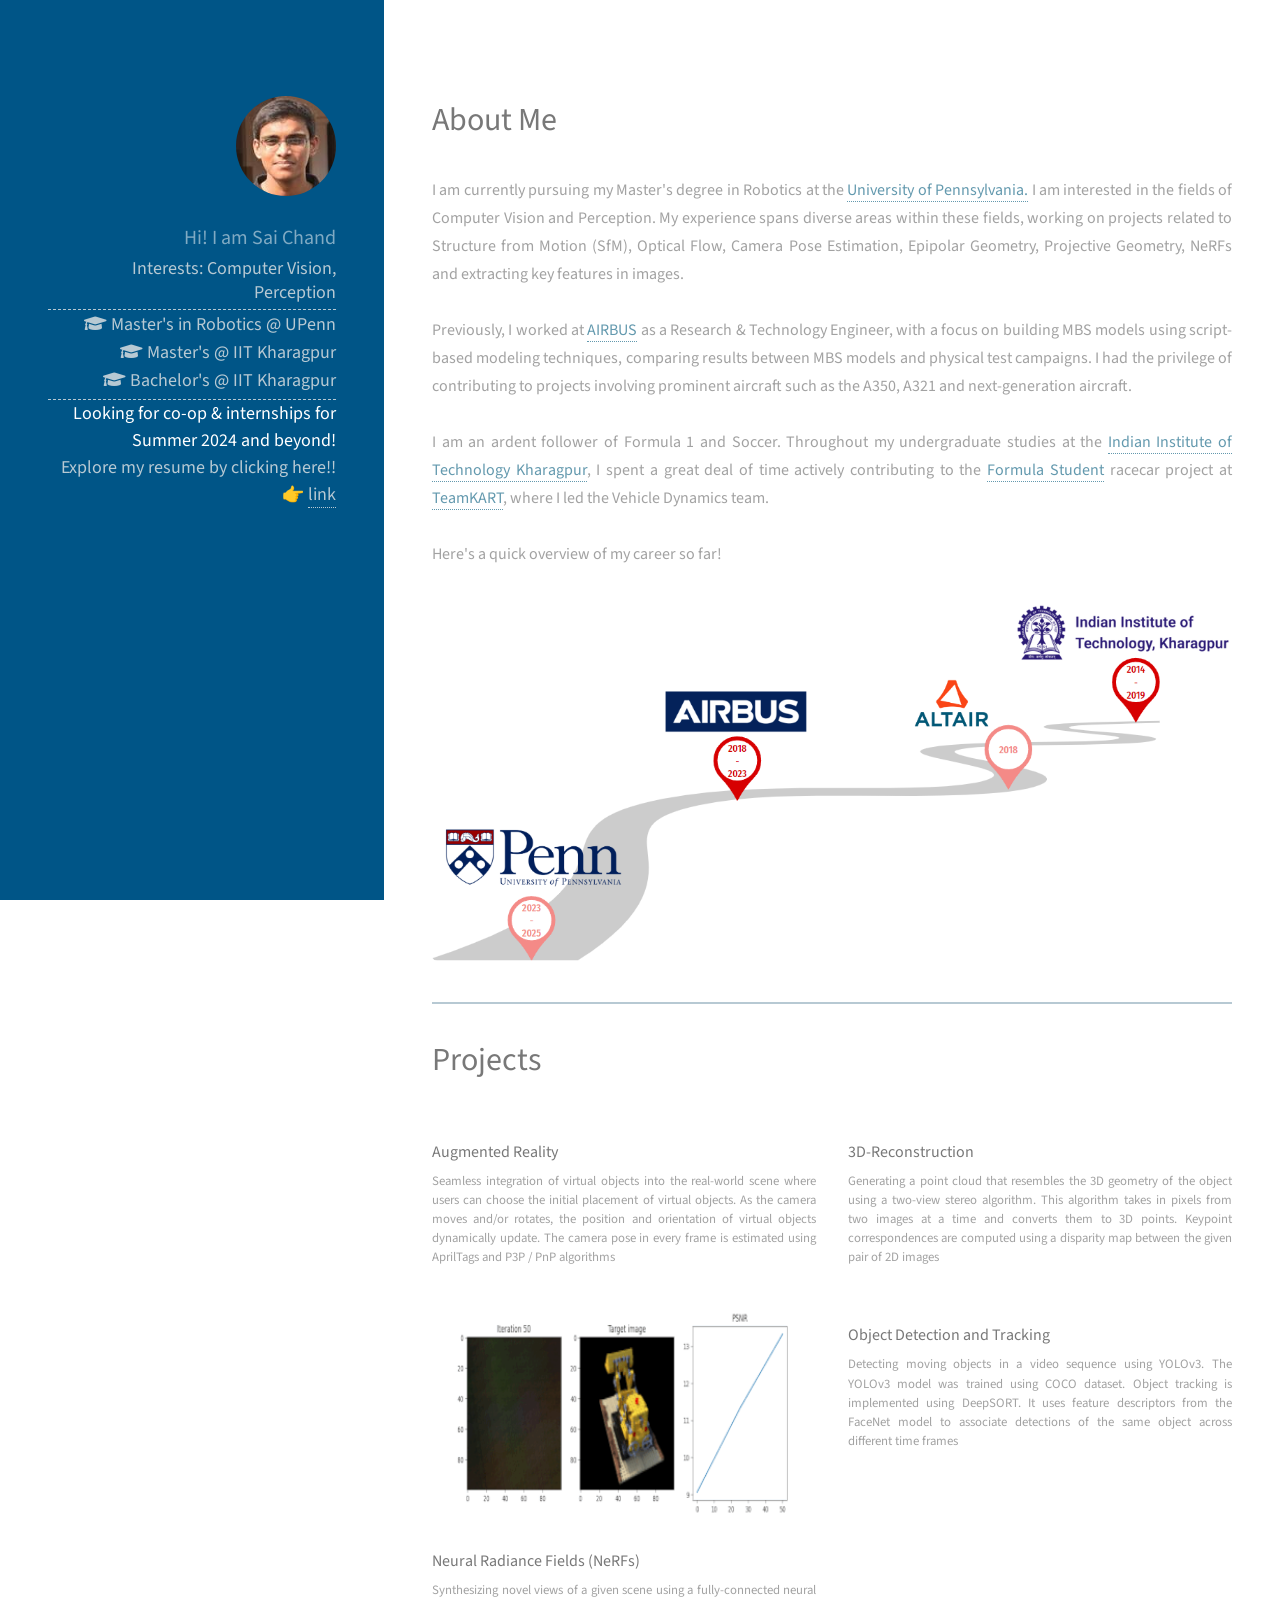
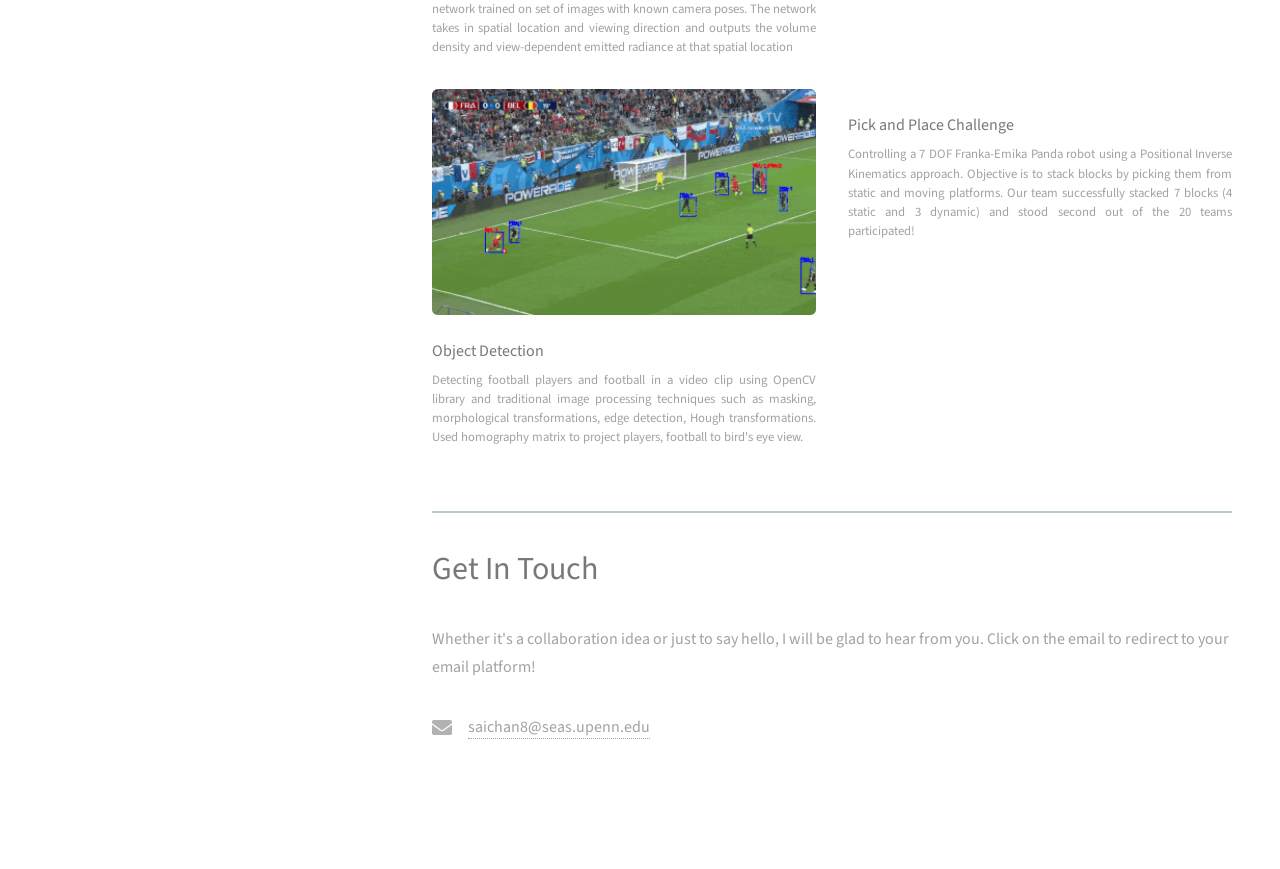
==== commit 0aef2b19: "updated roadmap and content" ====
--- a/index.html
+++ b/index.html
@@ -87,13 +87,13 @@
 						</header>
 						<p style="text-align: justify;">I am currently pursuing my Master's degree in Robotics at the <a href="https://www.upenn.edu/" target="_blank"><span>University of Pennsylvania.</span></a> I am interested in the fields of Computer Vision and Perception. My experience spans diverse areas within these fields, working on projects related to Structure from Motion (SfM), Optical Flow, Camera Pose Estimation, Epipolar Geometry, Projective Geometry, NeRFs and extracting key features in images.<br />
 						   <br />
-						   Previously, I worked at <a href="https://www.airbus.com/en" target="_blank"><span>AIRBUS</span></a> as a Multibody Simulation specialist, with a focus on building MBS models using script-based modeling techniques, comparing results between MBS models and physical test campaigns. I had the privilege of contributing to projects involving prominent aircraft such as the A350, A321 and next-generation aircraft.<br />
+						   Previously, I worked at <a href="https://www.airbus.com/en" target="_blank"><span>AIRBUS</span></a> as a Research & Technology Engineer, with a focus on building MBS models using script-based modeling techniques, comparing results between MBS models and physical test campaigns. I had the privilege of contributing to projects involving prominent aircraft such as the A350, A321 and next-generation aircraft.<br />
 						   <br />
 						   I am an ardent follower of Formula 1 and Soccer. Throughout my undergraduate studies at the <a href="https://www.iitkgp.ac.in/" target="_blank"><span>Indian Institute of Technology Kharagpur</span></a>, I spent a great deal of time actively contributing to the <a href="https://www.imeche.org/events/formula-student" target="_blank"><span>Formula Student</span></a> racecar project at <a href="https://teamkart.org/" target="_blank"><span>TeamKART</span></a>, where I led the Vehicle Dynamics team.<br />
 						   <br />
 						   Here's a quick overview of my career so far!</p>
 							<article class="col-6 col-12-xsmall work-item-intro">
-								<a class="image"><img src="images/roadmap.png" alt="" /></a>
+								<a class="image"><img src="images/roadmap2.png" alt="" /></a>
 							</article>
 						   <!-- <ul class="actions">
 							<li><a href="#" class="button">Learn More</a></li>
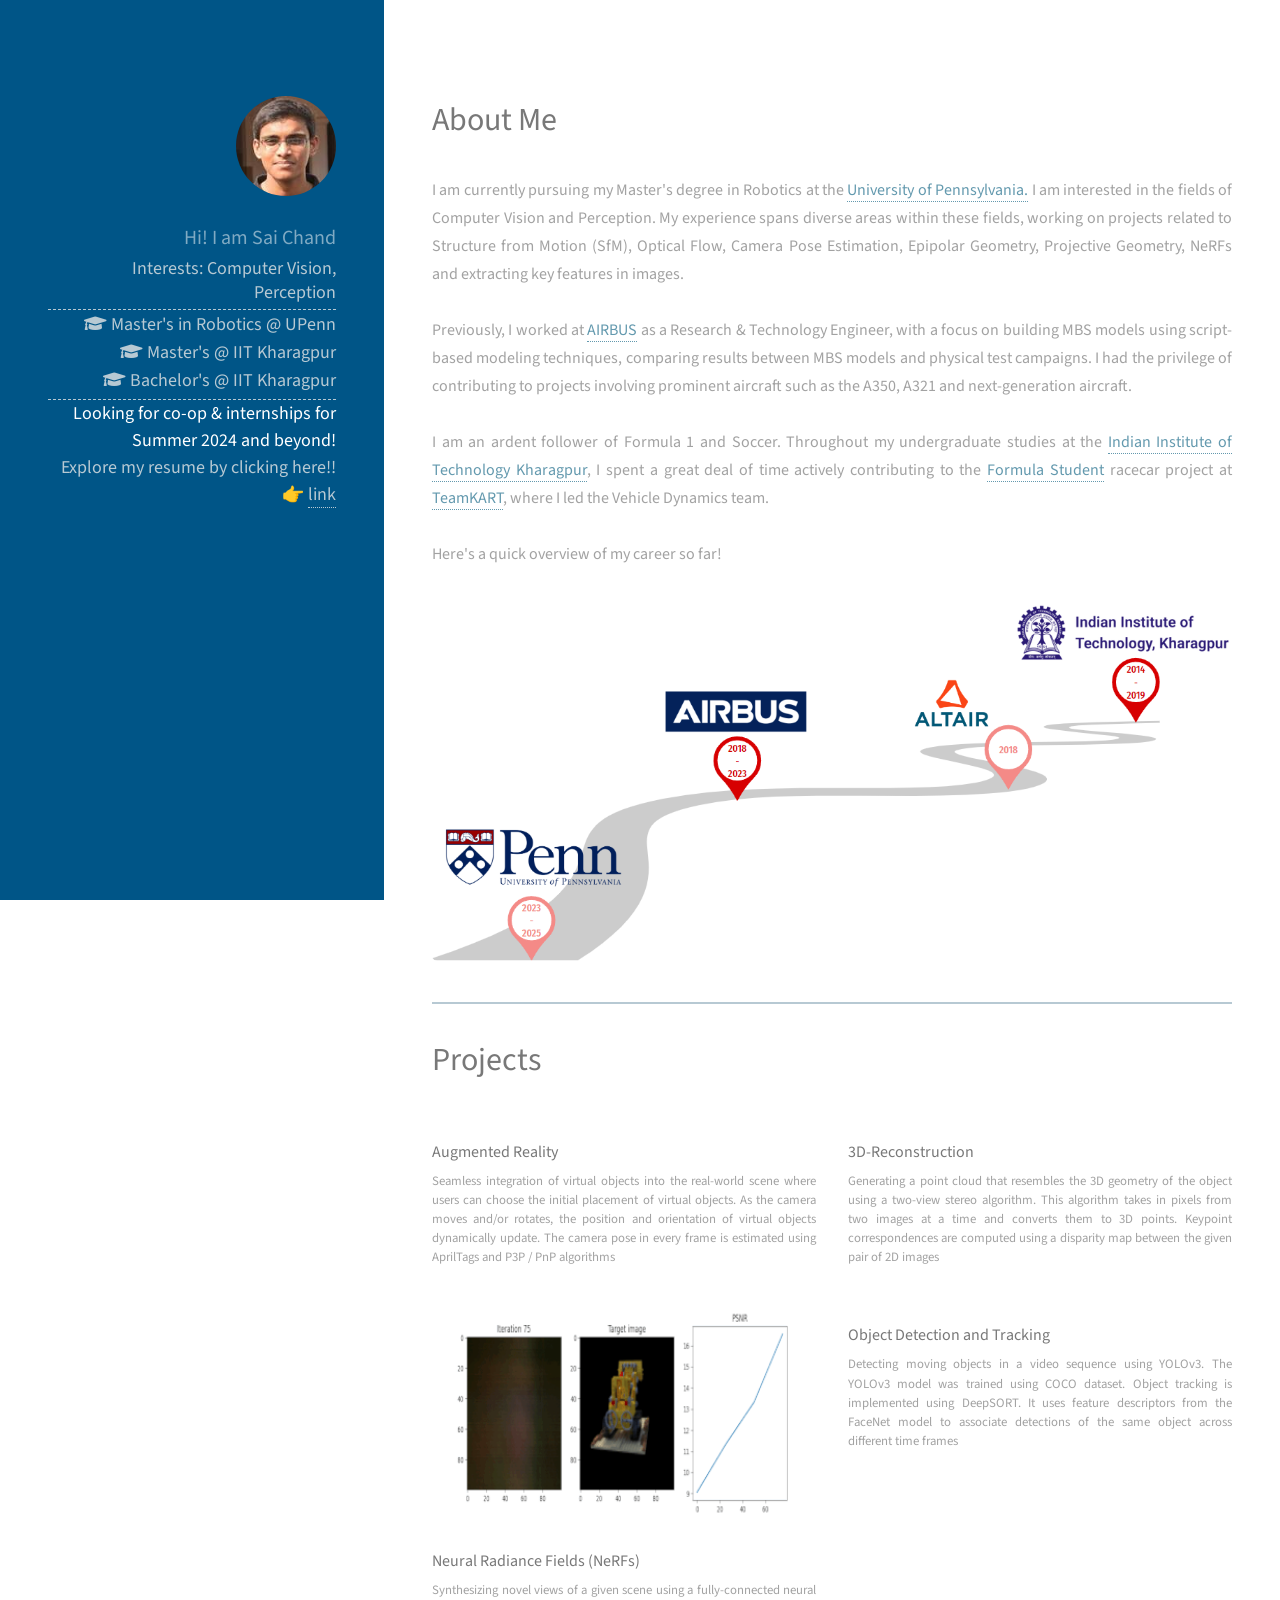
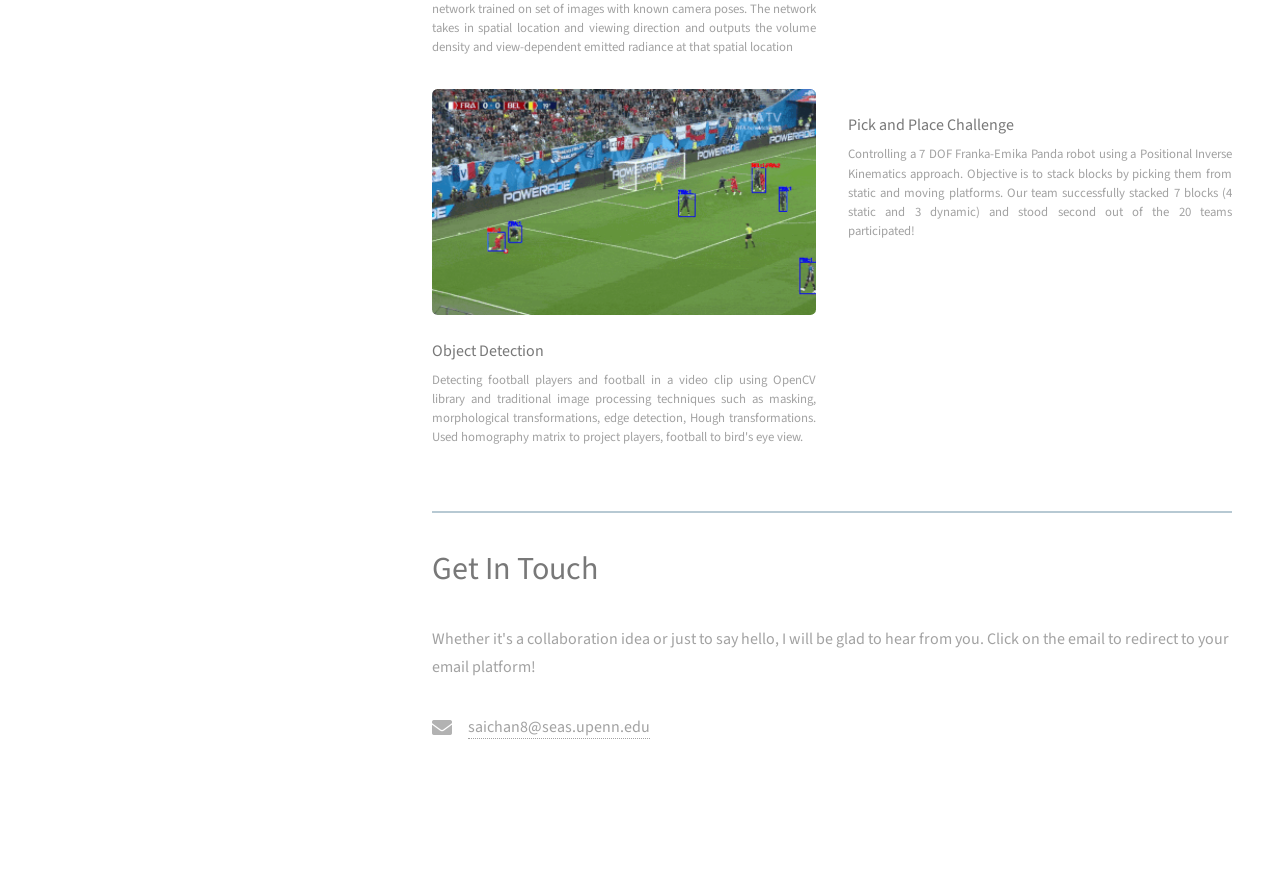
==== commit cc66c2e0: "Update Resume" ====
--- a/index.html
+++ b/index.html
@@ -72,7 +72,7 @@
 							<span class="intro-font2"><strong>Looking for co-op & internships for Summer 2024 and beyond!</strong></span><br />
 						</div>
 						<div class="intro-font3">
-							<span class="intro-font2">Explore my resume by clicking here!! &#x1F449; </span><a href="https://drive.google.com/file/d/17jsnyzD5Za4dLol5ZFzXLIaoREiFCWas/view?usp=sharing" target="_blank"><span class="intro-font2">link</span></a><br />
+							<span class="intro-font2">Explore my resume by clicking here!! &#x1F449; </span><a href="https://drive.google.com/file/d/10D0cYBpgKwximcpVhsd6uYFHtHzO46Kb/view?usp=sharing" target="_blank"><span class="intro-font2">link</span></a><br />
 						</div>
 					</div>
 			</header>
@@ -512,4 +512,4 @@
 			<script src="assets/js/main.js"></script>
 
 	</body>
-</html>+</html>
